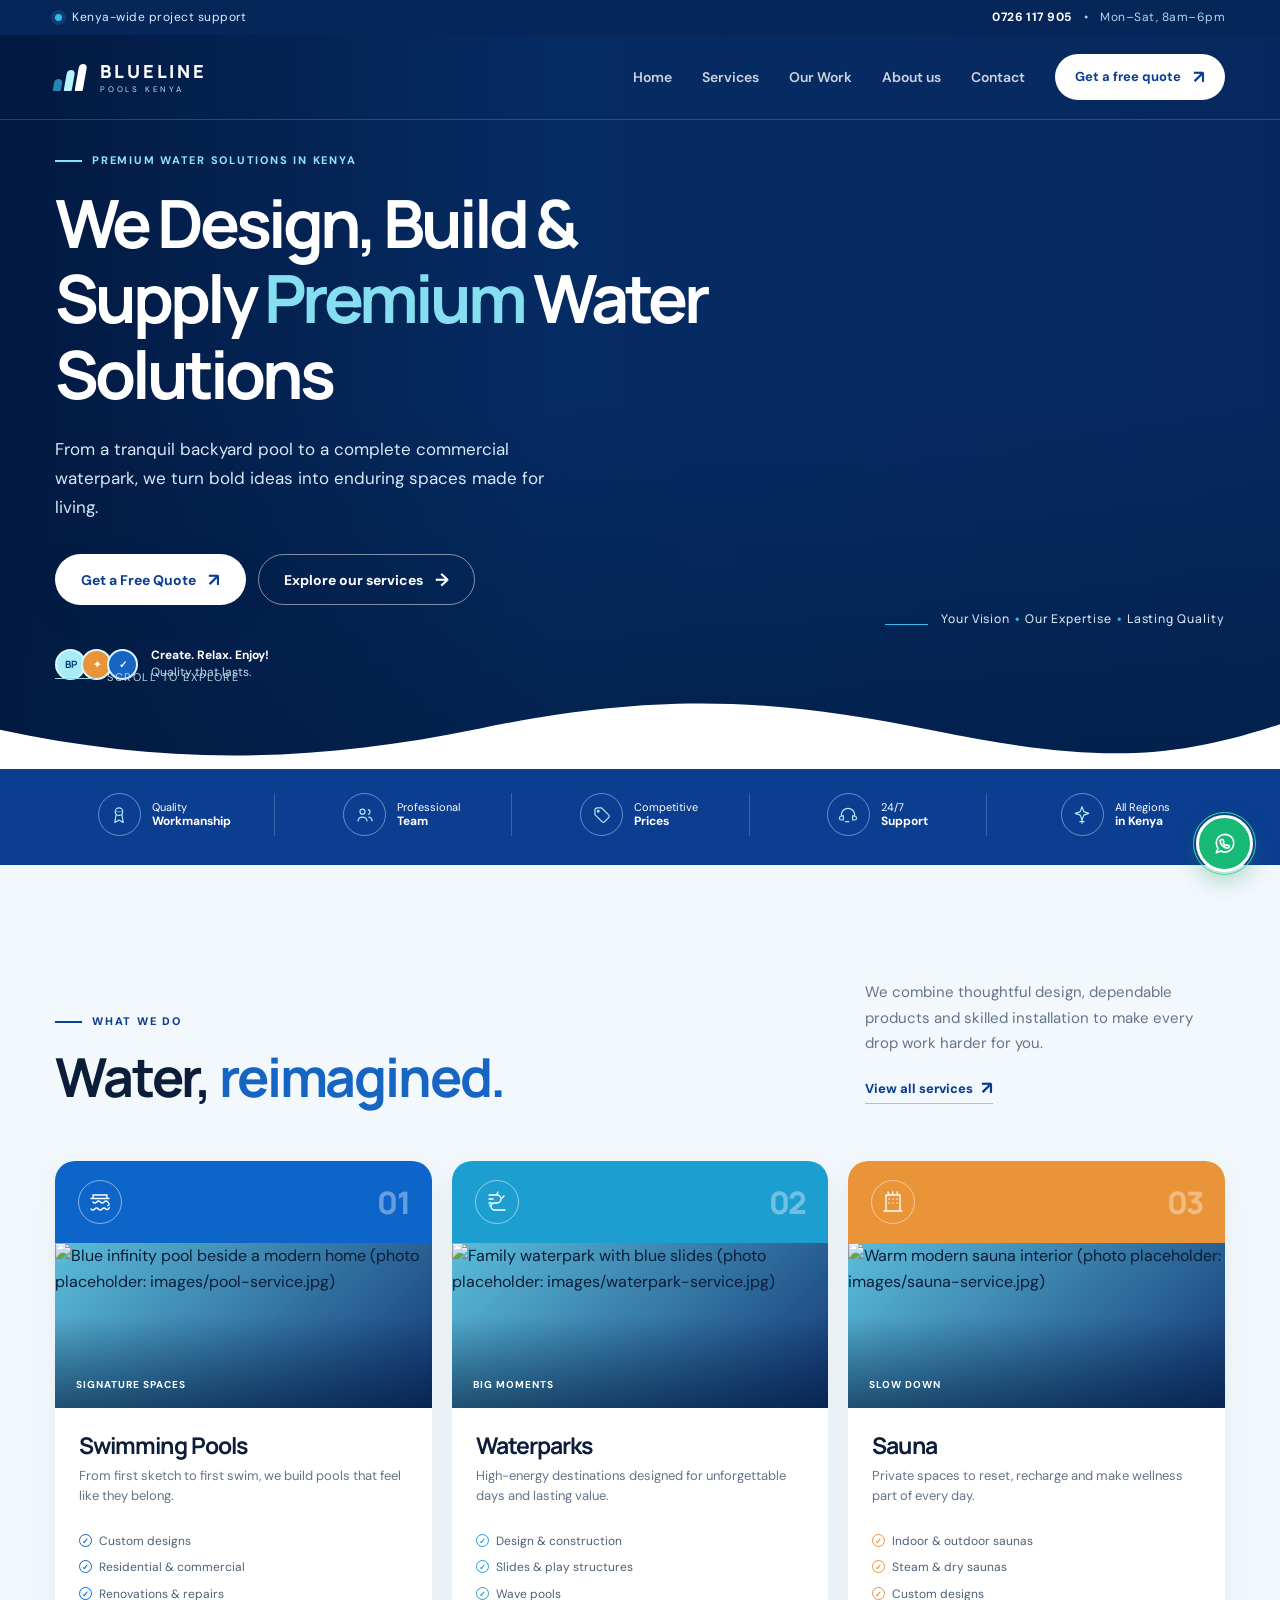
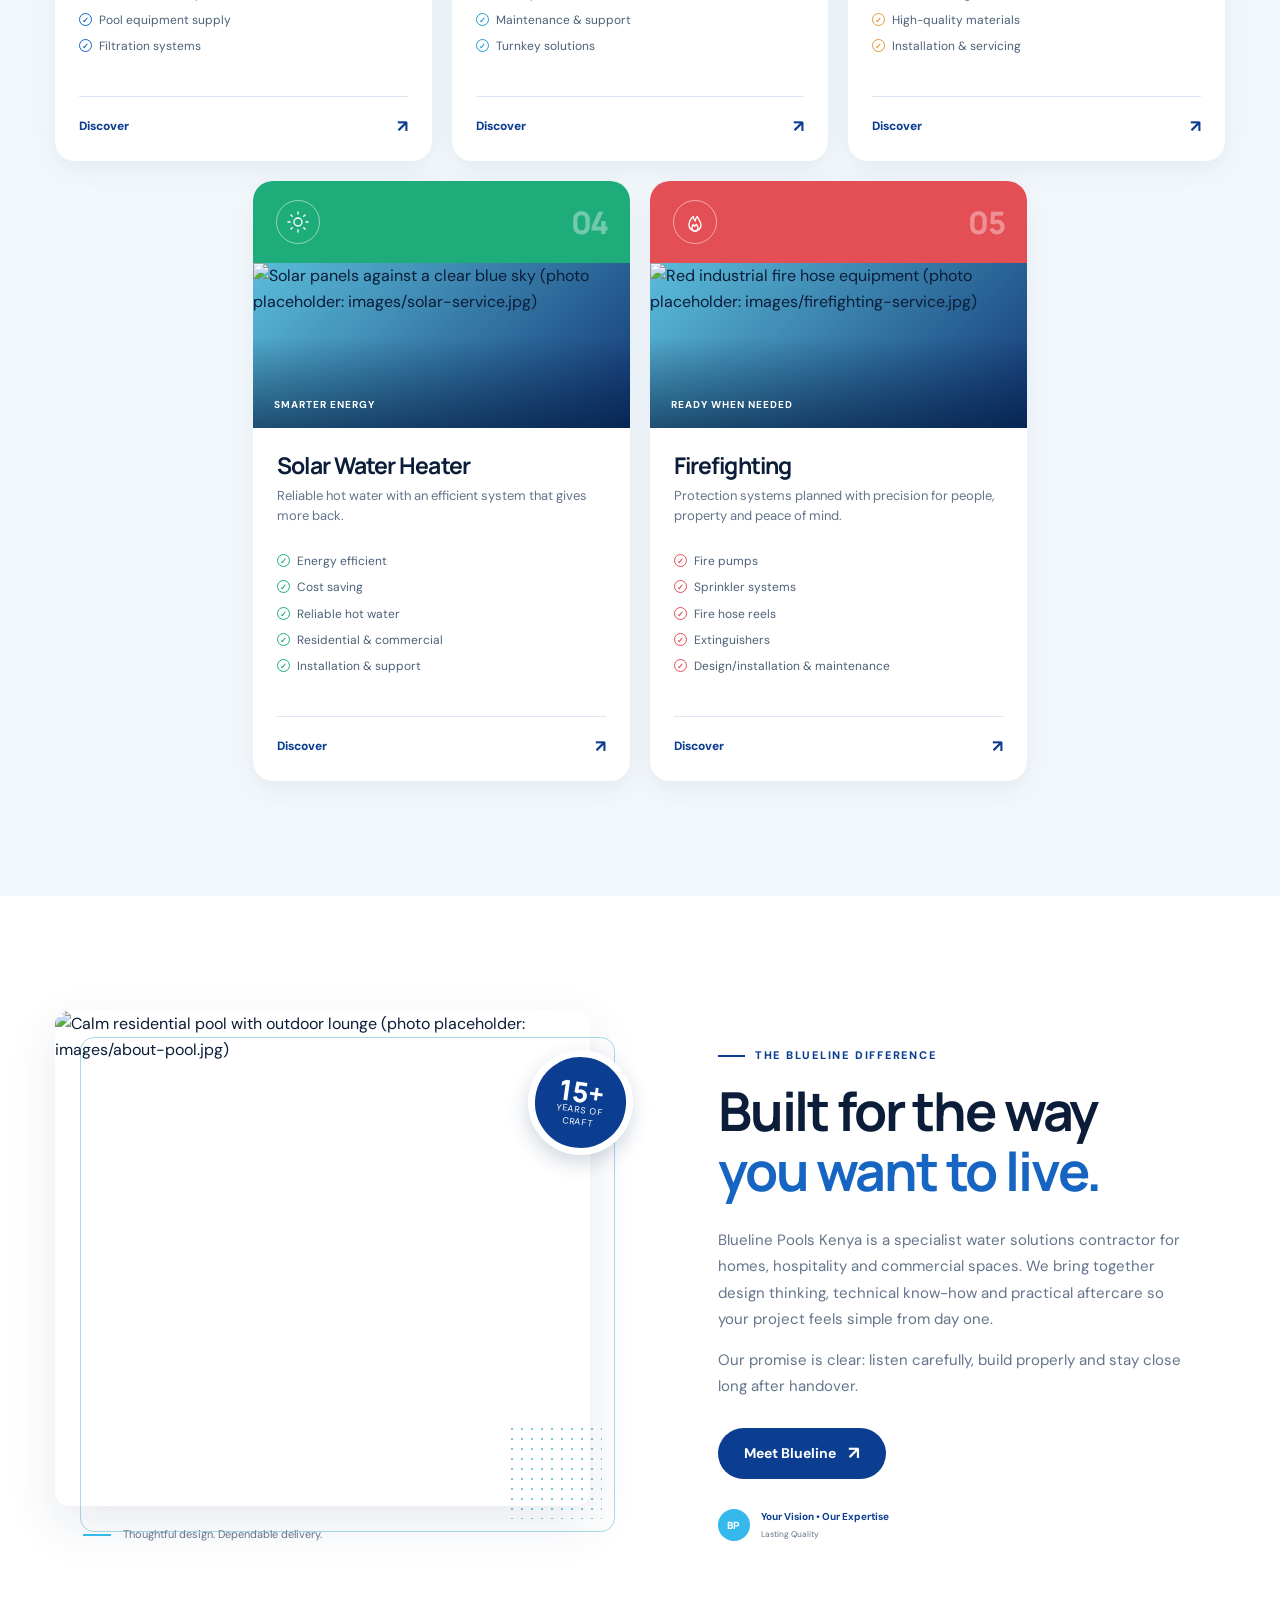
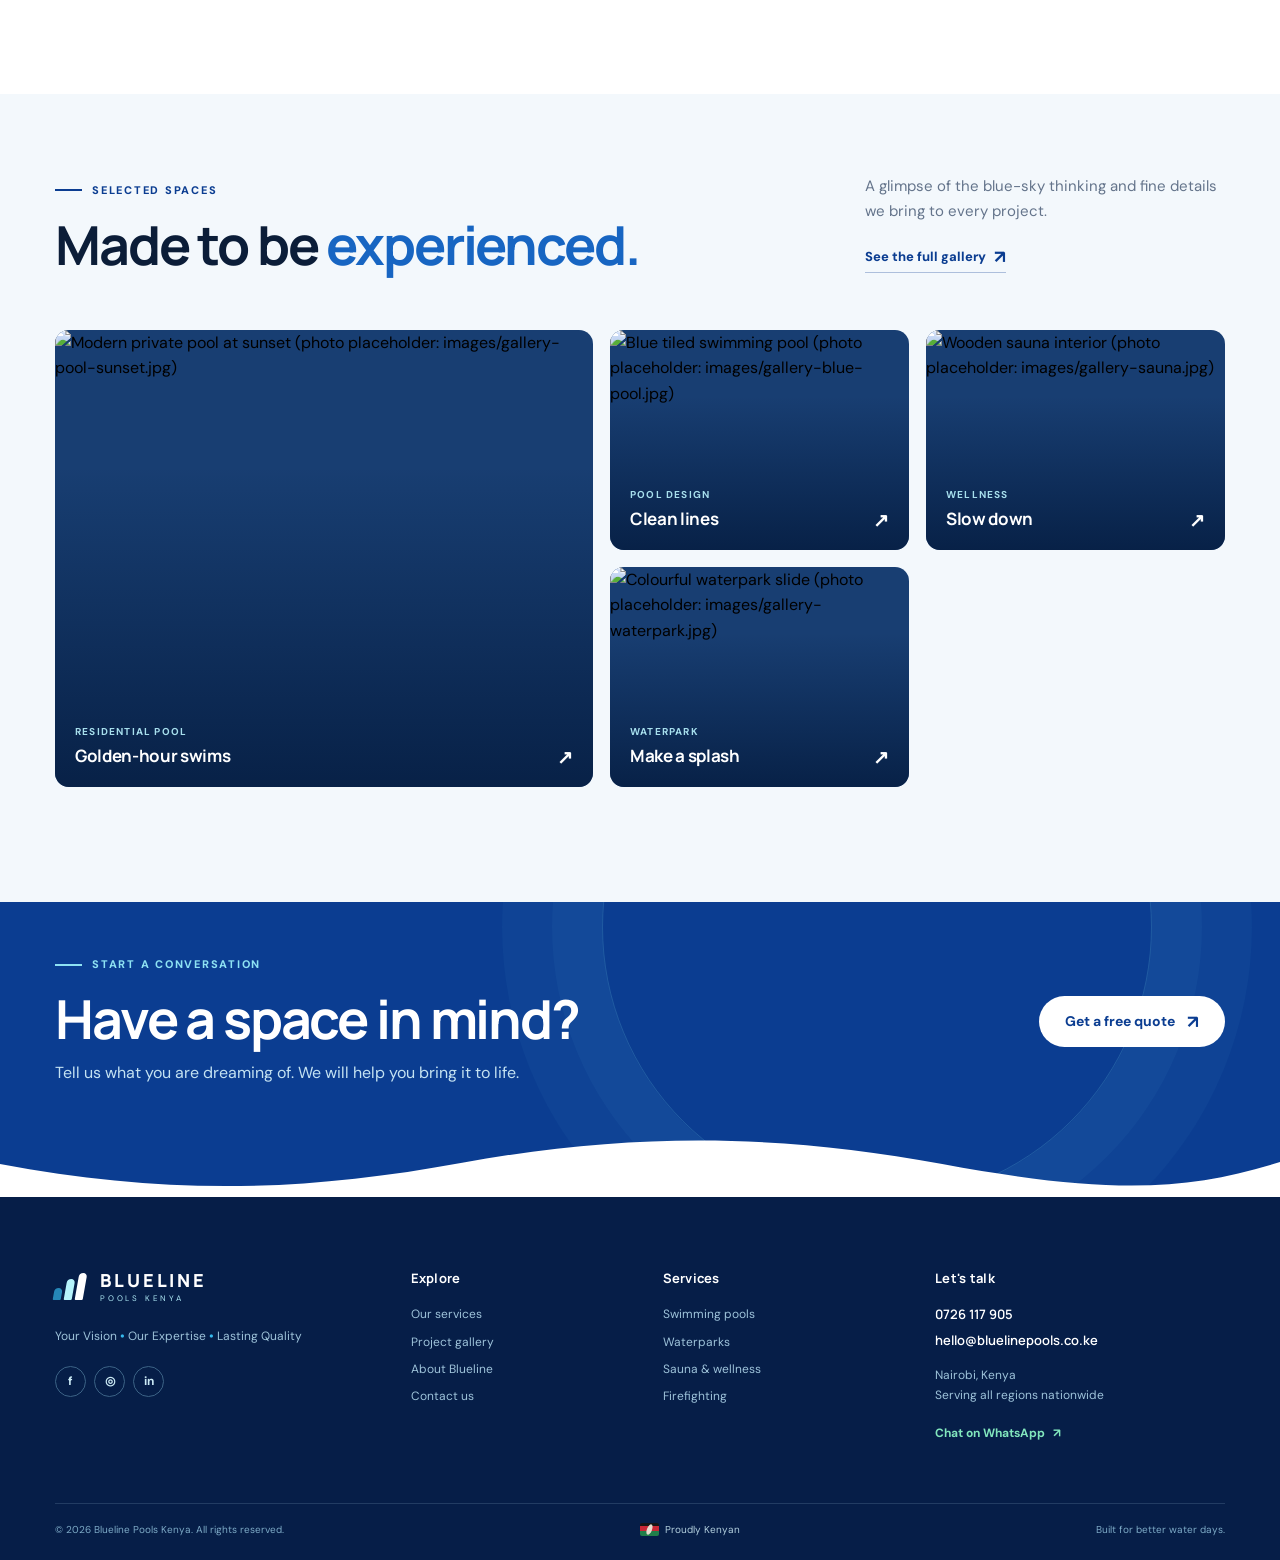
==== index.html @ 1292b66c "Build Blueline Pools Kenya marketing website Co-authored-by: arena-agent <297053741+arena-agent@user" ====
<!doctype html>
<html lang="en">
<head>
  <meta charset="utf-8">
  <meta name="viewport" content="width=device-width, initial-scale=1">
  <meta name="description" content="Blueline Pools Kenya designs, builds and supplies premium swimming pools, waterparks, saunas, solar water heaters and firefighting systems across Kenya.">
  <title>Blueline Pools Kenya | Premium Water Solutions</title>
  <link rel="preconnect" href="https://fonts.googleapis.com">
  <link rel="preconnect" href="https://fonts.gstatic.com" crossorigin>
  <link href="https://fonts.googleapis.com/css2?family=DM+Sans:wght@400;500;600;700&family=Manrope:wght@600;700;800&display=swap" rel="stylesheet">
  <link rel="stylesheet" href="style.css">
</head>
<body data-page="home">
  <a class="skip-link" href="#main-content">Skip to content</a>

  <div class="topline">
    <div class="container topline-inner">
      <p><span class="pulse-dot"></span> Kenya-wide project support</p>
      <div class="topline-links"><a href="tel:+254726117905">0726 117 905</a><span>•</span><span>Mon–Sat, 8am–6pm</span></div>
    </div>
  </div>

  <header class="site-header" id="site-header">
    <div class="container nav-wrap">
      <a class="brand" href="index.html" aria-label="Blueline Pools Kenya home">
        <span class="brand-mark" aria-hidden="true"><span></span><span></span><span></span></span>
        <span class="brand-wordmark"><strong>BLUELINE</strong><small>POOLS KENYA</small></span>
      </a>
      <button class="nav-toggle" type="button" aria-expanded="false" aria-controls="primary-nav" aria-label="Open navigation menu"><span></span><span></span><span></span></button>
      <nav class="primary-nav" id="primary-nav" aria-label="Primary navigation">
        <a class="nav-link active" href="index.html">Home</a>
        <a class="nav-link" href="services.html">Services</a>
        <a class="nav-link" href="gallery.html">Our Work</a>
        <a class="nav-link" href="about.html">About us</a>
        <a class="nav-link" href="contact.html">Contact</a>
        <a class="nav-cta" href="contact.html#quote-form">Get a free quote <span>↗</span></a>
      </nav>
    </div>
  </header>

  <main id="main-content">
    <!-- Swap the CSS hero background for images/pool-hero.jpg when the real project photo is available. -->
    <section class="hero hero-home" aria-labelledby="hero-title">
      <div class="hero-backdrop"></div>
      <div class="container hero-content">
        <div class="hero-copy reveal">
          <p class="eyebrow light"><span></span> Premium water solutions in Kenya</p>
          <h1 id="hero-title">We Design, Build &amp; Supply <em>Premium</em> Water Solutions</h1>
          <p class="hero-intro">From a tranquil backyard pool to a complete commercial waterpark, we turn bold ideas into enduring spaces made for living.</p>
          <div class="hero-actions">
            <a class="button button-primary" href="contact.html#quote-form">Get a Free Quote <span>↗</span></a>
            <a class="button button-ghost" href="services.html">Explore our services <span>→</span></a>
          </div>
          <div class="hero-proof"><div class="avatar-stack" aria-hidden="true"><span>BP</span><span>✦</span><span>✓</span></div><span><strong>Create. Relax. Enjoy!</strong><br>Quality that lasts.</span></div>
        </div>
        <div class="hero-note reveal delay-2" aria-label="Company tagline">
          <span class="note-line"></span>
          <p>Your Vision <b>•</b> Our Expertise <b>•</b> Lasting Quality</p>
        </div>
      </div>
      <div class="hero-scroll"><span class="scroll-line"></span><span>Scroll to explore</span></div>
      <div class="wave-divider wave-divider-light" aria-hidden="true"><svg viewBox="0 0 1440 120" preserveAspectRatio="none"><path d="M0,64 C180,112 345,112 540,62 C735,12 865,18 1050,65 C1235,112 1320,105 1440,56 L1440,120 L0,120 Z"></path></svg></div>
    </section>

    <section class="trust-strip" aria-label="Why clients choose Blueline Pools Kenya">
      <div class="container trust-grid">
        <div class="trust-item"><span class="trust-icon"><svg><use href="#icon-award"></use></svg></span><span>Quality<br><strong>Workmanship</strong></span></div>
        <div class="trust-item"><span class="trust-icon"><svg><use href="#icon-users"></use></svg></span><span>Professional<br><strong>Team</strong></span></div>
        <div class="trust-item"><span class="trust-icon"><svg><use href="#icon-tag"></use></svg></span><span>Competitive<br><strong>Prices</strong></span></div>
        <div class="trust-item"><span class="trust-icon"><svg><use href="#icon-support"></use></svg></span><span>24/7<br><strong>Support</strong></span></div>
        <div class="trust-item"><span class="trust-icon"><svg><use href="#icon-kenya"></use></svg></span><span>All Regions<br><strong>in Kenya</strong></span></div>
      </div>
    </section>

    <section class="section services-section" id="services" aria-labelledby="services-title">
      <div class="container">
        <div class="section-heading split-heading reveal">
          <div><p class="eyebrow"><span></span> What we do</p><h2 id="services-title">Water, <em>reimagined.</em></h2></div>
          <div class="heading-aside"><p>We combine thoughtful design, dependable products and skilled installation to make every drop work harder for you.</p><a class="text-link" href="services.html">View all services <span>↗</span></a></div>
        </div>
        <div class="services-grid">
          <article class="service-card service-pool reveal">
            <div class="service-top"><span class="service-icon"><svg><use href="#icon-pool"></use></svg></span><span class="service-number">01</span></div>
            <div class="service-photo"><img src="https://images.unsplash.com/photo-1600607687920-4e2a09cf159d?auto=format&amp;fit=crop&amp;w=1000&amp;q=85" alt="Blue infinity pool beside a modern home" data-placeholder="images/pool-service.jpg" loading="lazy"><span class="photo-label">Signature spaces</span></div>
            <div class="service-body"><h3>Swimming Pools</h3><p>From first sketch to first swim, we build pools that feel like they belong.</p><ul class="check-list"><li>Custom designs</li><li>Residential &amp; commercial</li><li>Renovations &amp; repairs</li><li>Pool equipment supply</li><li>Filtration systems</li></ul><a href="services.html#swimming-pools" class="card-link" aria-label="Learn more about Swimming Pools">Discover <span>↗</span></a></div>
          </article>
          <article class="service-card service-waterpark reveal delay-1">
            <div class="service-top"><span class="service-icon"><svg><use href="#icon-waterpark"></use></svg></span><span class="service-number">02</span></div>
            <div class="service-photo"><img src="https://images.unsplash.com/photo-1560089000-7433a4ebbd64?auto=format&amp;fit=crop&amp;w=1000&amp;q=85" alt="Family waterpark with blue slides" data-placeholder="images/waterpark-service.jpg" loading="lazy"><span class="photo-label">Big moments</span></div>
            <div class="service-body"><h3>Waterparks</h3><p>High-energy destinations designed for unforgettable days and lasting value.</p><ul class="check-list"><li>Design &amp; construction</li><li>Slides &amp; play structures</li><li>Wave pools</li><li>Maintenance &amp; support</li><li>Turnkey solutions</li></ul><a href="services.html#waterparks" class="card-link" aria-label="Learn more about Waterparks">Discover <span>↗</span></a></div>
          </article>
          <article class="service-card service-sauna reveal delay-2">
            <div class="service-top"><span class="service-icon"><svg><use href="#icon-sauna"></use></svg></span><span class="service-number">03</span></div>
            <div class="service-photo"><img src="https://images.unsplash.com/photo-1540555700478-4be289fbecef?auto=format&amp;fit=crop&amp;w=1000&amp;q=85" alt="Warm modern sauna interior" data-placeholder="images/sauna-service.jpg" loading="lazy"><span class="photo-label">Slow down</span></div>
            <div class="service-body"><h3>Sauna</h3><p>Private spaces to reset, recharge and make wellness part of every day.</p><ul class="check-list"><li>Indoor &amp; outdoor saunas</li><li>Steam &amp; dry saunas</li><li>Custom designs</li><li>High-quality materials</li><li>Installation &amp; servicing</li></ul><a href="services.html#sauna" class="card-link" aria-label="Learn more about Sauna">Discover <span>↗</span></a></div>
          </article>
          <article class="service-card service-solar reveal delay-1">
            <div class="service-top"><span class="service-icon"><svg><use href="#icon-sun"></use></svg></span><span class="service-number">04</span></div>
            <div class="service-photo"><img src="https://images.unsplash.com/photo-1509391366360-2e959784a276?auto=format&amp;fit=crop&amp;w=1000&amp;q=85" alt="Solar panels against a clear blue sky" data-placeholder="images/solar-service.jpg" loading="lazy"><span class="photo-label">Smarter energy</span></div>
            <div class="service-body"><h3>Solar Water Heater</h3><p>Reliable hot water with an efficient system that gives more back.</p><ul class="check-list"><li>Energy efficient</li><li>Cost saving</li><li>Reliable hot water</li><li>Residential &amp; commercial</li><li>Installation &amp; support</li></ul><a href="services.html#solar-water-heater" class="card-link" aria-label="Learn more about Solar Water Heater">Discover <span>↗</span></a></div>
          </article>
          <article class="service-card service-fire reveal delay-2">
            <div class="service-top"><span class="service-icon"><svg><use href="#icon-fire"></use></svg></span><span class="service-number">05</span></div>
            <div class="service-photo"><img src="https://images.unsplash.com/photo-1586864387967-d02ef85d93e8?auto=format&amp;fit=crop&amp;w=1000&amp;q=85" alt="Red industrial fire hose equipment" data-placeholder="images/firefighting-service.jpg" loading="lazy"><span class="photo-label">Ready when needed</span></div>
            <div class="service-body"><h3>Firefighting</h3><p>Protection systems planned with precision for people, property and peace of mind.</p><ul class="check-list"><li>Fire pumps</li><li>Sprinkler systems</li><li>Fire hose reels</li><li>Extinguishers</li><li>Design/installation &amp; maintenance</li></ul><a href="services.html#firefighting" class="card-link" aria-label="Learn more about Firefighting">Discover <span>↗</span></a></div>
          </article>
        </div>
      </div>
    </section>

    <section class="section story-section" id="about" aria-labelledby="story-title">
      <div class="container story-grid">
        <div class="story-media reveal">
          <div class="image-frame"><img src="https://images.unsplash.com/photo-1576013551627-0cc20b96c2a7?auto=format&amp;fit=crop&amp;w=1200&amp;q=85" alt="Calm residential pool with outdoor lounge" data-placeholder="images/about-pool.jpg" loading="lazy"><span class="image-stamp"><strong>15+</strong><small>years of<br>craft</small></span></div>
          <div class="story-caption"><span class="caption-line"></span><span>Thoughtful design. Dependable delivery.</span></div>
        </div>
        <div class="story-copy reveal delay-1"><p class="eyebrow"><span></span> The Blueline difference</p><h2 id="story-title">Built for the way<br><em>you want to live.</em></h2><p>Blueline Pools Kenya is a specialist water solutions contractor for homes, hospitality and commercial spaces. We bring together design thinking, technical know-how and practical aftercare so your project feels simple from day one.</p><p>Our promise is clear: listen carefully, build properly and stay close long after handover.</p><a class="button button-dark" href="about.html">Meet Blueline <span>↗</span></a><div class="mini-signature"><span class="signature-mark">BP</span><span><strong>Your Vision • Our Expertise</strong><small>Lasting Quality</small></span></div></div>
      </div>
    </section>

    <section class="section gallery-section" id="gallery" aria-labelledby="gallery-title">
      <div class="container">
        <div class="section-heading split-heading reveal"><div><p class="eyebrow"><span></span> Selected spaces</p><h2 id="gallery-title">Made to be <em>experienced.</em></h2></div><div class="heading-aside"><p>A glimpse of the blue-sky thinking and fine details we bring to every project.</p><a class="text-link" href="gallery.html">See the full gallery <span>↗</span></a></div></div>
        <div class="gallery-grid gallery-preview">
          <button class="gallery-tile tile-wide reveal" type="button" data-lightbox="https://images.unsplash.com/photo-1545324418-cc1a3fa10c00?auto=format&amp;fit=crop&amp;w=1600&amp;q=90" data-caption="A private pool made for golden-hour swims"><img src="https://images.unsplash.com/photo-1545324418-cc1a3fa10c00?auto=format&amp;fit=crop&amp;w=1200&amp;q=85" alt="Modern private pool at sunset" data-placeholder="images/gallery-pool-sunset.jpg" loading="lazy"><span class="tile-overlay"><small>Residential pool</small><strong>Golden-hour swims <b>↗</b></strong></span></button>
          <button class="gallery-tile tile-tall reveal delay-1" type="button" data-lightbox="https://images.unsplash.com/photo-1572331165267-854da2b10ccc?auto=format&amp;fit=crop&amp;w=1400&amp;q=90" data-caption="Clean lines and cool water"><img src="https://images.unsplash.com/photo-1572331165267-854da2b10ccc?auto=format&amp;fit=crop&amp;w=1000&amp;q=85" alt="Blue tiled swimming pool" data-placeholder="images/gallery-blue-pool.jpg" loading="lazy"><span class="tile-overlay"><small>Pool design</small><strong>Clean lines <b>↗</b></strong></span></button>
          <button class="gallery-tile tile-small reveal delay-2" type="button" data-lightbox="https://images.unsplash.com/photo-1540555700478-4be289fbecef?auto=format&amp;fit=crop&amp;w=1400&amp;q=90" data-caption="A considered space to slow down"><img src="https://images.unsplash.com/photo-1540555700478-4be289fbecef?auto=format&amp;fit=crop&amp;w=1000&amp;q=85" alt="Wooden sauna interior" data-placeholder="images/gallery-sauna.jpg" loading="lazy"><span class="tile-overlay"><small>Wellness</small><strong>Slow down <b>↗</b></strong></span></button>
          <button class="gallery-tile tile-small reveal delay-3" type="button" data-lightbox="https://images.unsplash.com/photo-1560089000-7433a4ebbd64?auto=format&amp;fit=crop&amp;w=1400&amp;q=90" data-caption="Playful water, brilliantly engineered"><img src="https://images.unsplash.com/photo-1560089000-7433a4ebbd64?auto=format&amp;fit=crop&amp;w=1000&amp;q=85" alt="Colourful waterpark slide" data-placeholder="images/gallery-waterpark.jpg" loading="lazy"><span class="tile-overlay"><small>Waterpark</small><strong>Make a splash <b>↗</b></strong></span></button>
        </div>
      </div>
    </section>

    <section class="cta-section" aria-labelledby="cta-title">
      <div class="cta-glow"></div><div class="container cta-inner reveal"><div><p class="eyebrow light"><span></span> Start a conversation</p><h2 id="cta-title">Have a space in mind?</h2><p>Tell us what you are dreaming of. We will help you bring it to life.</p></div><a href="contact.html#quote-form" class="button button-light">Get a free quote <span>↗</span></a></div>
      <div class="wave-divider wave-divider-dark" aria-hidden="true"><svg viewBox="0 0 1440 100" preserveAspectRatio="none"><path d="M0,50 C180,95 330,95 520,48 C710,2 875,4 1060,50 C1245,96 1335,92 1440,47 L1440,100 L0,100 Z"></path></svg></div>
    </section>
  </main>

  <footer class="site-footer">
    <div class="container footer-main">
      <div class="footer-brand"><a class="brand brand-light" href="index.html" aria-label="Blueline Pools Kenya home"><span class="brand-mark" aria-hidden="true"><span></span><span></span><span></span></span><span class="brand-wordmark"><strong>BLUELINE</strong><small>POOLS KENYA</small></span></a><p>Your Vision <b>•</b> Our Expertise <b>•</b> Lasting Quality</p><div class="social-links"><a href="https://www.facebook.com/" aria-label="Blueline Pools Kenya on Facebook">f</a><a href="https://www.instagram.com/" aria-label="Blueline Pools Kenya on Instagram">◎</a><a href="https://www.linkedin.com/" aria-label="Blueline Pools Kenya on LinkedIn">in</a></div></div>
      <div class="footer-column"><h3>Explore</h3><a href="services.html">Our services</a><a href="gallery.html">Project gallery</a><a href="about.html">About Blueline</a><a href="contact.html">Contact us</a></div>
      <div class="footer-column"><h3>Services</h3><a href="services.html#swimming-pools">Swimming pools</a><a href="services.html#waterparks">Waterparks</a><a href="services.html#sauna">Sauna &amp; wellness</a><a href="services.html#firefighting">Firefighting</a></div>
      <div class="footer-column footer-contact"><h3>Let's talk</h3><a href="tel:+254726117905">0726 117 905</a><a href="mailto:hello@bluelinepools.co.ke">hello@bluelinepools.co.ke</a><p>Nairobi, Kenya<br>Serving all regions nationwide</p><a class="whatsapp-text" href="https://wa.me/254726117905">Chat on WhatsApp <span>↗</span></a></div>
    </div>
    <div class="container footer-bottom"><span>© <span class="current-year">2026</span> Blueline Pools Kenya. All rights reserved.</span><span class="kenya-badge"><span class="kenya-flag" aria-hidden="true"></span> Proudly Kenyan</span><span>Built for better water days.</span></div>
  </footer>

  <a class="whatsapp-float" href="https://wa.me/254726117905" target="_blank" rel="noopener" aria-label="Chat with Blueline Pools Kenya on WhatsApp"><span class="wa-ring"></span><svg aria-hidden="true"><use href="#icon-whatsapp"></use></svg></a>
  <button class="back-to-top" type="button" aria-label="Back to top">↑</button>

  <div class="lightbox" role="dialog" aria-modal="true" aria-label="Project image viewer" aria-hidden="true">
    <button class="lightbox-close" type="button" aria-label="Close image viewer">×</button><button class="lightbox-prev" type="button" aria-label="Previous image">‹</button><figure><img src="" alt=""><figcaption></figcaption></figure><button class="lightbox-next" type="button" aria-label="Next image">›</button><div class="lightbox-count"></div>
  </div>

  <!-- Reusable line icons. Keeping them inline avoids a dependency on an icon library. -->
  <svg class="icon-sprite" aria-hidden="true" focusable="false"><defs>
    <symbol id="icon-award" viewBox="0 0 24 24"><circle cx="12" cy="8" r="4.5"></circle><path d="M8.5 11.5 7 21l5-3 5 3-1.5-9.5M9.5 8h.01M12 8h.01M14.5 8h.01"></path></symbol>
    <symbol id="icon-users" viewBox="0 0 24 24"><circle cx="9" cy="8" r="3"></circle><path d="M3.5 19c.5-3 2.3-4.5 5.5-4.5s5 1.5 5.5 4.5M16 5.5a3 3 0 0 1 0 5.7M16.5 14.5c2.5.2 3.8 1.7 4 4.5"></path></symbol>
    <symbol id="icon-tag" viewBox="0 0 24 24"><path d="M3.5 6.5v5l8.7 8.7a1.8 1.8 0 0 0 2.6 0l5.4-5.4a1.8 1.8 0 0 0 0-2.6L11.5 3.5h-5a3 3 0 0 0-3 3Z"></path><circle cx="7.5" cy="7.5" r="1"></circle></symbol>
    <symbol id="icon-support" viewBox="0 0 24 24"><path d="M4 13v-1a8 8 0 0 1 16 0v1M4 13h2.5v5H4a2 2 0 0 1 0-4.5M20 13h-2.5v5H20a2 2 0 0 0 0-4.5M9 20h4"></path></symbol>
    <symbol id="icon-kenya" viewBox="0 0 24 24"><path d="m12 2 2.1 5.9L20 10l-5.9 2.1L12 18l-2.1-5.9L4 10l5.9-2.1L12 2Z"></path><path d="M12 18v4M9.5 20h5"></path></symbol>
    <symbol id="icon-pool" viewBox="0 0 24 24"><path d="M3 8.5h18M5 8.5V5h14v3.5M5 12c1.2 1.4 2.5 1.4 3.7 0 1.2-1.4 2.5-1.4 3.7 0 1.2 1.4 2.5 1.4 3.7 0 1.2-1.4 2.5-1.4 3.7 0 1.2 1.4 2.5 2.5 0 3.7-1.4 3.7-1.4 5.1 0"></path><path d="M3 19c1.2 1.4 2.5 1.4 3.7 0 1.2-1.4 2.5-1.4 3.7 0 1.2 1.4 2.5 1.4 3.7 0 1.2-1.4 2.5-1.4 3.7 0 1.2 1.4 2.5 0 3.7-1.4 3.7-1.4"></path></symbol>
    <symbol id="icon-waterpark" viewBox="0 0 24 24"><path d="M4 5h8a4 4 0 0 1 4 4 4 4 0 0 1-4 4H9.5A3.5 3.5 0 0 0 6 16.5 3.5 3.5 0 0 0 9.5 20H20"></path><path d="M4 9h4M4 13h3M5 16v-1M12 4l1-2M17 8l2-2"></path></symbol>
    <symbol id="icon-sauna" viewBox="0 0 24 24"><path d="M5 21V5h14v16M3 21h18M8 9h.01M12 9h.01M16 9h.01M8 13h.01M12 13h.01M16 13h.01"></path><path d="M7 2c0 1 .7 1.4.7 2.3M11.5 2c0 1 .7 1.4.7 2.3M16 2c0 1 .7 1.4.7 2.3"></path></symbol>
    <symbol id="icon-sun" viewBox="0 0 24 24"><circle cx="12" cy="12" r="4"></circle><path d="M12 2v2M12 20v2M4.9 4.9l1.4 1.4M17.7 17.7l1.4 1.4M2 12h2M20 12h2M4.9 19.1l1.4-1.4M17.7 6.3l1.4-1.4"></path></symbol>
    <symbol id="icon-fire" viewBox="0 0 24 24"><path d="M12 21a6 6 0 0 0 6-6c0-3.5-2.5-5.2-3.7-8.5-1.6 1.4-2 3-2 4.5-1.2-.8-2.2-2.2-2.1-4.5-2.6 2.2-4.2 4.8-4.2 8.5a6 6 0 0 0 6 6Z"></path><path d="M12 21a3 3 0 0 0 3-3c0-1.6-.9-2.5-1.8-3.7-.4 1-.9 1.6-1.8 2.1-.2-.8-.7-1.4-1.1-1.9-.8 1-1.3 2-1.3 3.5a3 3 0 0 0 3 3Z"></path></symbol>
    <symbol id="icon-whatsapp" viewBox="0 0 24 24"><path d="M20 11.4a8 8 0 0 1-11.8 7L4 20l1.6-4.1A8 8 0 1 1 20 11.4Z"></path><path d="M8.5 8.2c.2-.4.4-.4.7-.4h.5c.2 0 .4.1.5.4l.7 1.7c.1.2 0 .4-.1.6l-.5.6c.7 1.2 1.4 1.9 2.6 2.5l.6-.6c.2-.2.4-.2.6-.1l1.7.8c.2.1.3.3.2.5-.1.8-.7 1.5-1.5 1.6-1.3.2-3.3-.8-4.7-2.1-1.5-1.4-2.5-3.3-2.4-4.7.1-.4.3-.6.6-.8Z"></path></symbol>
  </defs></svg>
  <script src="script.js"></script>
</body>
</html>
---- style.css ----
/* =========================================================
   Blueline Pools Kenya — visual system
   Replace remote image URLs in the HTML with files in /images
   (for example, images/pool-hero.jpg) when real project photos
   are available. The image cards keep a gradient fallback.
   ========================================================= */
:root {
  --navy: #082c68;
  --blue: #0b3d91;
  --blue-2: #1765c2;
  --sky: #35b9ec;
  --cyan: #a8edf6;
  --ink: #0b1d38;
  --muted: #64748b;
  --line: #dbe7f3;
  --soft: #f3f8fc;
  --white: #fff;
  --pool: #0d65c9;
  --waterpark: #1c9ed0;
  --orange: #e99438;
  --green: #1eac7a;
  --red: #e44f55;
  --radius: 20px;
  --shadow: 0 18px 50px rgba(15, 51, 94, .10);
  --shadow-hover: 0 22px 60px rgba(11, 61, 145, .19);
  --heading: 'Manrope', sans-serif;
  --body: 'DM Sans', sans-serif;
}

*, *::before, *::after { box-sizing: border-box; }
html { scroll-behavior: smooth; }
body { margin: 0; color: var(--ink); background: var(--white); font-family: var(--body); font-size: 16px; line-height: 1.6; overflow-x: hidden; }
body.menu-open { overflow: hidden; }
img { display: block; max-width: 100%; }
a { color: inherit; text-decoration: none; }
button, input, select, textarea { font: inherit; }
button { cursor: pointer; }
.container { width: min(1170px, calc(100% - 80px)); margin: 0 auto; }
.icon-sprite { position: absolute; width: 0; height: 0; overflow: hidden; }
.skip-link { position: fixed; left: 1rem; top: -80px; z-index: 100; color: white; background: var(--blue); padding: .6rem 1rem; border-radius: 0 0 8px 8px; transition: top .2s; }
.skip-link:focus { top: 0; }

/* Header */
.topline { color: #d7efff; background: #06265a; font-size: 12px; letter-spacing: .04em; }
.topline-inner { min-height: 35px; display: flex; align-items: center; justify-content: space-between; }
.topline p { margin: 0; }
.pulse-dot { display: inline-block; width: 7px; height: 7px; margin-right: 7px; background: var(--sky); border-radius: 50%; box-shadow: 0 0 0 4px rgba(53,185,236,.15); }
.topline-links { display: flex; gap: 12px; color: #b4d5ed; }
.topline-links a { color: white; font-weight: 700; }
.site-header { position: absolute; z-index: 20; width: 100%; color: white; border-bottom: 1px solid rgba(255,255,255,.17); transition: background .3s, box-shadow .3s, position .3s; }
.site-header.scrolled { position: fixed; top: 0; background: rgba(5, 37, 88, .96); box-shadow: 0 8px 30px rgba(4, 26, 60, .2); backdrop-filter: blur(12px); }
.nav-wrap { display: flex; min-height: 84px; align-items: center; justify-content: space-between; }
.brand { display: inline-flex; align-items: center; gap: 10px; color: white; flex-shrink: 0; }
.brand-mark { position: relative; display: inline-flex; width: 35px; height: 27px; align-items: flex-end; gap: 3px; transform: skew(-10deg); }
.brand-mark span { display: block; width: 8px; border-radius: 8px 8px 2px 2px; background: var(--sky); }
.brand-mark span:nth-child(1) { height: 12px; opacity: .68; }
.brand-mark span:nth-child(2) { height: 21px; background: #b6f4fb; }
.brand-mark span:nth-child(3) { height: 27px; background: var(--white); }
.brand-wordmark { display: flex; flex-direction: column; line-height: 1; letter-spacing: .08em; }
.brand-wordmark strong { font: 800 18px/1 var(--heading); letter-spacing: .16em; }
.brand-wordmark small { margin-top: 5px; font-size: 8px; letter-spacing: .35em; color: #aee8f5; }
.primary-nav { display: flex; align-items: center; gap: 30px; }
.nav-link { position: relative; color: rgba(255,255,255,.8); font-size: 14px; font-weight: 600; transition: color .2s; }
.nav-link::after { position: absolute; right: 0; bottom: -10px; left: 0; height: 2px; content: ''; background: var(--sky); transform: scaleX(0); transition: transform .2s; }
.nav-link:hover, .nav-link.active { color: white; }
.nav-link:hover::after, .nav-link.active::after { transform: scaleX(1); }
.nav-cta, .button { display: inline-flex; align-items: center; justify-content: center; gap: 12px; border: 1px solid transparent; border-radius: 50px; font-weight: 700; transition: transform .25s, background .25s, box-shadow .25s, color .25s; }
.nav-cta { padding: 12px 19px; color: var(--blue); background: white; font-size: 13px; }
.nav-cta:hover { color: white; background: var(--sky); transform: translateY(-2px); box-shadow: 0 8px 20px rgba(0,0,0,.15); }
.nav-cta span, .button span { font-size: 18px; line-height: 0; }
.nav-toggle { display: none; width: 45px; height: 45px; border: 1px solid rgba(255,255,255,.35); border-radius: 50%; background: transparent; padding: 12px 11px; }
.nav-toggle span { display: block; height: 1.5px; margin: 4px 0; background: white; transition: transform .2s, opacity .2s; }

/* Type, buttons and generic sections */
.section { padding: 115px 0; }
.eyebrow { display: flex; align-items: center; gap: 10px; margin: 0 0 18px; color: var(--blue); font-size: 11px; font-weight: 800; letter-spacing: .16em; line-height: 1.2; text-transform: uppercase; }
.eyebrow span { display: inline-block; width: 27px; height: 2px; background: currentColor; }
.eyebrow.light { color: #8ee2f3; }
.eyebrow.light span { background: currentColor; }
h1, h2, h3, p { margin-top: 0; }
h1, h2, h3 { font-family: var(--heading); line-height: 1.13; letter-spacing: -.04em; }
h2 { margin-bottom: 0; font-size: clamp(38px, 4.2vw, 58px); }
h2 em, h1 em { color: var(--blue-2); font-style: normal; }
.section-heading { margin-bottom: 54px; }
.split-heading { display: grid; grid-template-columns: 1fr 360px; gap: 60px; align-items: end; }
.heading-aside { padding-bottom: 3px; }
.heading-aside p { margin: 0 0 18px; color: var(--muted); font-size: 15px; line-height: 1.7; }
.text-link { display: inline-flex; align-items: center; gap: 8px; color: var(--blue); font-size: 13px; font-weight: 800; border-bottom: 1px solid rgba(11,61,145,.3); padding-bottom: 4px; }
.text-link span { font-size: 18px; line-height: .5; transition: transform .2s; }
.text-link:hover span { transform: translate(3px,-3px); }
.button { min-height: 51px; padding: 0 25px; font-size: 14px; }
.button-primary { color: var(--blue); background: white; box-shadow: 0 10px 24px rgba(5, 34, 84, .22); }
.button-primary:hover { color: white; background: var(--sky); transform: translateY(-3px); box-shadow: 0 14px 30px rgba(2,31,78,.32); }
.button-ghost { color: white; border-color: rgba(255,255,255,.5); }
.button-ghost:hover { border-color: white; background: rgba(255,255,255,.12); transform: translateY(-3px); }
.button-dark { color: white; background: var(--blue); }
.button-dark:hover { background: var(--navy); transform: translateY(-3px); box-shadow: 0 10px 25px rgba(11,61,145,.25); }
.button-light { color: var(--blue); background: white; }
.button-light:hover { color: var(--navy); transform: translateY(-3px); box-shadow: 0 10px 24px rgba(0,0,0,.18); }

/* Hero */
.hero { position: relative; min-height: 735px; overflow: hidden; color: white; background: var(--navy); }
.hero-backdrop { position: absolute; inset: 0; background: linear-gradient(90deg, rgba(2,24,62,.94) 0%, rgba(4,43,97,.69) 43%, rgba(1,23,55,.18) 100%), url('https://images.unsplash.com/photo-1600607687920-4e2a09cf159d?auto=format&fit=crop&w=2200&q=90') center/cover; }
.hero-backdrop::before { position: absolute; inset: 0; content: ''; background: linear-gradient(0deg, rgba(2, 28, 66, .65), transparent 50%); }
.hero-content { position: relative; z-index: 1; min-height: 700px; display: flex; align-items: center; padding-top: 65px; }
.hero-copy { width: min(680px, 100%); }
.hero h1 { max-width: 690px; margin: 0 0 24px; color: white; font-size: clamp(43px, 5.2vw, 73px); letter-spacing: -.06em; }
.hero h1 em { color: #86dff0; }
.hero-intro { max-width: 510px; margin: 0 0 33px; color: #d7e9f8; font-size: 17px; line-height: 1.7; }
.hero-actions { display: flex; flex-wrap: wrap; gap: 12px; }
.hero-proof { display: flex; align-items: center; gap: 13px; margin-top: 42px; color: #c0d9ed; font-size: 12px; line-height: 1.4; }
.hero-proof strong { color: white; }
.avatar-stack { display: flex; }
.avatar-stack span { display: grid; width: 31px; height: 31px; margin-left: -5px; place-items: center; color: white; background: var(--blue-2); border: 2px solid #d8f6fb; border-radius: 50%; font: 700 10px var(--heading); }
.avatar-stack span:first-child { margin-left: 0; color: #073476; background: var(--cyan); }
.avatar-stack span:nth-child(2) { background: var(--orange); }
.hero-note { position: absolute; right: 1px; bottom: 96px; display: flex; align-items: center; gap: 13px; color: #d1e3f3; font: 500 12px var(--heading); letter-spacing: .08em; transform: rotate(-90deg) translateX(100%); transform-origin: bottom right; }
.hero-note b { color: var(--sky); }
.note-line { width: 43px; height: 1px; background: var(--sky); }
.hero-scroll { position: absolute; z-index: 2; bottom: 83px; left: max(40px, calc((100% - 1170px) / 2)); display: flex; align-items: center; gap: 12px; color: #bed3e5; font-size: 11px; letter-spacing: .14em; text-transform: uppercase; }
.scroll-line { display: block; width: 40px; height: 1px; background: #8ed7e8; }
.wave-divider { position: absolute; right: 0; bottom: 0; left: 0; z-index: 2; height: 86px; pointer-events: none; }
.wave-divider svg { display: block; width: 100%; height: 100%; }
.wave-divider-light path { fill: var(--white); }
.wave-divider-dark path { fill: var(--white); }

/* Trust badges */
.trust-strip { position: relative; z-index: 3; margin-top: -1px; padding: 24px 0 29px; color: white; background: var(--blue); }
.trust-grid { display: grid; grid-template-columns: repeat(5, 1fr); gap: 18px; }
.trust-item { display: flex; align-items: center; justify-content: center; gap: 11px; border-right: 1px solid rgba(255,255,255,.2); font-size: 11px; line-height: 1.3; }
.trust-item:last-child { border: 0; }
.trust-item strong { color: white; font-size: 12px; }
.trust-icon { display: grid; width: 43px; height: 43px; place-items: center; color: #a8f0f9; border: 1px solid rgba(168,240,249,.5); border-radius: 50%; flex-shrink: 0; }
.trust-icon svg { width: 20px; height: 20px; fill: none; stroke: currentColor; stroke-width: 1.45; stroke-linecap: round; stroke-linejoin: round; }

/* Service cards */
.services-section { background: var(--soft); }
.services-grid { display: grid; grid-template-columns: repeat(12, 1fr); gap: 20px; }
.service-card { position: relative; display: flex; flex-direction: column; grid-column: span 4; overflow: hidden; min-height: 600px; background: white; border-radius: var(--radius); box-shadow: 0 8px 28px rgba(20,64,105,.07); transition: transform .3s, box-shadow .3s; }
.service-card:nth-child(4) { grid-column: 3 / span 4; }
.service-card:nth-child(5) { grid-column: 7 / span 4; }
.service-card:hover { transform: translateY(-8px); box-shadow: var(--shadow-hover); }
.service-top { display: flex; align-items: center; justify-content: space-between; min-height: 82px; padding: 0 23px; color: white; background: var(--service-color); }
.service-icon { display: grid; width: 44px; height: 44px; place-items: center; border: 1px solid rgba(255,255,255,.5); border-radius: 50%; }
.service-icon svg { width: 24px; height: 24px; fill: none; stroke: currentColor; stroke-width: 1.35; stroke-linecap: round; stroke-linejoin: round; }
.service-number { font: 800 31px var(--heading); letter-spacing: -.06em; opacity: .37; }
.service-pool { --service-color: var(--pool); }
.service-waterpark { --service-color: var(--waterpark); }
.service-sauna { --service-color: var(--orange); }
.service-solar { --service-color: var(--green); }
.service-fire { --service-color: var(--red); }
.service-photo { position: relative; height: 165px; overflow: hidden; background: linear-gradient(135deg, #5bbdda, #123774); }
.service-photo::after { position: absolute; inset: 0; content: ''; background: linear-gradient(0deg, rgba(0,23,57,.55), transparent 55%); }
.service-photo img { width: 100%; height: 100%; object-fit: cover; transition: transform .5s; }
.service-card:hover .service-photo img { transform: scale(1.06); }
.photo-label { position: absolute; z-index: 1; bottom: 15px; left: 21px; color: white; font-size: 10px; font-weight: 700; letter-spacing: .1em; text-transform: uppercase; }
.service-body { display: flex; flex: 1; flex-direction: column; padding: 24px 24px 21px; }
.service-body h3 { margin: 0 0 8px; font-size: 23px; }
.service-body p { min-height: 49px; margin-bottom: 17px; color: var(--muted); font-size: 13px; line-height: 1.5; }
.check-list { display: grid; gap: 7px; margin: 0 0 20px; padding: 0; list-style: none; color: #4b6077; font-size: 12px; }
.check-list li { position: relative; padding-left: 20px; }
.check-list li::before { position: absolute; left: 0; top: 2px; display: grid; width: 13px; height: 13px; place-items: center; color: var(--service-color); content: '✓'; border: 1px solid currentColor; border-radius: 50%; font-size: 8px; font-weight: 800; }
.card-link { display: inline-flex; align-items: center; justify-content: space-between; width: 100%; margin-top: auto; padding-top: 16px; border-top: 1px solid var(--line); color: var(--blue); font-size: 12px; font-weight: 800; }
.card-link span { font-size: 17px; transition: transform .2s; }
.card-link:hover span { transform: translate(3px,-3px); }

/* Story */
.story-section { position: relative; }
.story-grid { display: grid; grid-template-columns: 1.05fr .95fr; gap: clamp(50px, 8vw, 115px); align-items: center; }
.story-media { padding: 0 25px 35px 0; }
.image-frame { position: relative; height: 495px; overflow: visible; border-radius: 14px; }
.image-frame::before { position: absolute; top: 26px; right: -25px; bottom: -26px; left: 25px; content: ''; border: 1px solid #a5dbe9; border-radius: 14px; }
.image-frame::after { position: absolute; right: -12px; bottom: -13px; width: 95px; height: 95px; content: ''; background-image: radial-gradient(#79cadb 1.2px, transparent 1.2px); background-size: 10px 10px; z-index: -1; }
.image-frame img { position: relative; z-index: 1; width: 100%; height: 100%; object-fit: cover; border-radius: 14px; box-shadow: var(--shadow); }
.image-stamp { position: absolute; z-index: 2; right: -43px; top: 39px; display: flex; width: 105px; height: 105px; align-items: center; justify-content: center; flex-direction: column; color: white; background: var(--blue); border: 7px solid white; border-radius: 50%; box-shadow: 0 8px 20px rgba(6,45,96,.18); transform: rotate(8deg); }
.image-stamp strong { font: 800 28px var(--heading); line-height: 1; }
.image-stamp small { font-size: 9px; line-height: 1.3; text-align: center; text-transform: uppercase; letter-spacing: .1em; }
.story-caption { position: relative; z-index: 2; display: flex; align-items: center; gap: 12px; margin: 20px 0 0 28px; color: var(--muted); font-size: 11px; }
.caption-line { display: block; width: 28px; height: 2px; background: var(--sky); }
.story-copy h2 { margin-bottom: 25px; }
.story-copy > p:not(.eyebrow) { max-width: 475px; color: var(--muted); font-size: 15px; line-height: 1.75; }
.story-copy .button { margin-top: 13px; }
.mini-signature { display: flex; align-items: center; gap: 11px; margin-top: 30px; color: var(--blue); font-size: 10px; }
.signature-mark { display: grid; width: 32px; height: 32px; place-items: center; color: white; background: var(--sky); border-radius: 50%; font: 800 10px var(--heading); }
.mini-signature strong, .mini-signature small { display: block; }
.mini-signature small { margin-top: 3px; color: var(--muted); }

/* Gallery */
.gallery-section { padding-top: 80px; background: var(--soft); }
.gallery-grid { display: grid; grid-template-columns: 1.8fr 1fr 1fr; grid-template-rows: 220px 220px; gap: 17px; }
.gallery-tile { position: relative; overflow: hidden; min-height: 0; padding: 0; border: 0; border-radius: 14px; background: #183e72; text-align: left; }
.tile-wide { grid-row: span 2; }
.gallery-tile img { width: 100%; height: 100%; object-fit: cover; transition: transform .5s; }
.gallery-tile::after { position: absolute; inset: 0; content: ''; background: linear-gradient(0deg, rgba(3,25,59,.78), transparent 70%); }
.gallery-tile:hover img { transform: scale(1.07); }
.tile-overlay { position: absolute; z-index: 1; right: 20px; bottom: 17px; left: 20px; display: flex; flex-direction: column; color: white; }
.tile-overlay small { margin-bottom: 4px; color: #a7dfed; font-size: 10px; font-weight: 700; letter-spacing: .12em; text-transform: uppercase; }
.tile-overlay strong { display: flex; justify-content: space-between; font: 700 17px var(--heading); letter-spacing: -.02em; }
.tile-overlay b { font-size: 19px; }

/* Call to action */
.cta-section { position: relative; overflow: hidden; color: white; background: var(--blue); }
.cta-inner { position: relative; z-index: 1; display: flex; align-items: center; justify-content: space-between; min-height: 295px; padding-bottom: 55px; }
.cta-inner h2 { margin-bottom: 10px; color: white; }
.cta-inner p:not(.eyebrow) { margin: 0; color: #c4e2f2; }
.cta-glow { position: absolute; top: -250px; right: 10%; width: 550px; height: 550px; border: 1px solid rgba(126,226,239,.18); border-radius: 50%; box-shadow: 0 0 0 50px rgba(126,226,239,.04), 0 0 0 100px rgba(126,226,239,.035); }
.cta-section .wave-divider { height: 66px; }

/* Footer */
.site-footer { color: #c7daeb; background: #061e48; }
.footer-main { display: grid; grid-template-columns: 1.5fr 1fr 1.1fr 1.4fr; gap: 45px; padding: 74px 0 60px; }
.brand-light { color: white; }
.footer-brand > p { margin: 20px 0 20px; color: #9ec3da; font-size: 12px; }
.footer-brand > p b { color: var(--sky); }
.social-links { display: flex; gap: 8px; }
.social-links a { display: grid; width: 31px; height: 31px; place-items: center; color: #ccebf6; border: 1px solid #3c6386; border-radius: 50%; font-size: 12px; font-weight: 700; transition: color .2s, background .2s; }
.social-links a:hover { color: var(--navy); background: var(--cyan); }
.footer-column { display: flex; flex-direction: column; gap: 8px; }
.footer-column h3 { margin: 0 0 12px; color: white; font-size: 13px; letter-spacing: .02em; }
.footer-column a, .footer-column p { color: #9ec3da; font-size: 12px; transition: color .2s; }
.footer-column a:hover { color: white; }
.footer-contact > a:not(.whatsapp-text) { color: white; font: 600 13px var(--heading); }
.footer-contact p { margin: 9px 0 11px; line-height: 1.6; }
.whatsapp-text { display: inline-flex; gap: 8px; align-items: center; color: #82e6bd !important; font-weight: 700; }
.footer-bottom { display: flex; justify-content: space-between; gap: 18px; padding: 18px 0 22px; border-top: 1px solid rgba(180,217,239,.16); color: #7eabc7; font-size: 10px; }
.kenya-badge { display: inline-flex; gap: 6px; align-items: center; color: #b4d1df; }
.kenya-flag { position: relative; display: inline-block; width: 19px; height: 13px; background: linear-gradient(#161616 0 26%, #c92836 26% 63%, #217e4a 63% 100%); border-radius: 2px; }
.kenya-flag::after { position: absolute; top: 1px; right: 7px; width: 5px; height: 11px; content: ''; background: #e8ddd0; border-radius: 50%; transform: rotate(22deg); }

/* Floating controls and lightbox */
.whatsapp-float { position: fixed; z-index: 30; right: 27px; bottom: 28px; display: grid; width: 57px; height: 57px; place-items: center; color: white; background: #18b977; border: 3px solid white; border-radius: 50%; box-shadow: 0 8px 24px rgba(16,133,88,.33); transition: transform .2s; }
.whatsapp-float:hover { transform: scale(1.08); }
.whatsapp-float svg { position: relative; z-index: 1; width: 26px; height: 26px; fill: none; stroke: currentColor; stroke-width: 1.5; stroke-linecap: round; stroke-linejoin: round; }
.wa-ring { position: absolute; inset: -6px; border: 1px solid #44daa0; border-radius: 50%; animation: pulse 2s infinite; }
@keyframes pulse { 0% { opacity: .8; transform: scale(.9); } 70%, 100% { opacity: 0; transform: scale(1.35); } }
.back-to-top { position: fixed; z-index: 25; right: 29px; bottom: 98px; display: grid; width: 38px; height: 38px; place-items: center; color: var(--blue); background: white; border: 1px solid #cddfeb; border-radius: 50%; box-shadow: 0 5px 16px rgba(9,48,91,.12); opacity: 0; pointer-events: none; transform: translateY(10px); transition: opacity .2s, transform .2s; }
.back-to-top.visible { opacity: 1; pointer-events: auto; transform: translateY(0); }
.lightbox { position: fixed; z-index: 80; inset: 0; display: flex; align-items: center; justify-content: center; padding: 50px 8%; background: rgba(1,14,34,.94); opacity: 0; pointer-events: none; transition: opacity .25s; }
.lightbox.open { opacity: 1; pointer-events: auto; }
.lightbox figure { display: flex; max-width: 100%; max-height: 100%; margin: 0; align-items: center; flex-direction: column; }
.lightbox figure img { max-width: min(100%, 1000px); max-height: calc(100vh - 140px); object-fit: contain; border-radius: 8px; }
.lightbox figcaption { margin-top: 12px; color: #c8e5f1; font-size: 13px; }
.lightbox-close, .lightbox-prev, .lightbox-next { position: absolute; display: grid; place-items: center; color: white; background: rgba(255,255,255,.1); border: 1px solid rgba(255,255,255,.4); border-radius: 50%; transition: background .2s; }
.lightbox-close:hover, .lightbox-prev:hover, .lightbox-next:hover { background: var(--blue-2); }
.lightbox-close { top: 25px; right: 30px; width: 43px; height: 43px; font-size: 27px; line-height: 1; }
.lightbox-prev, .lightbox-next { top: 50%; width: 47px; height: 47px; font-size: 34px; transform: translateY(-50%); }
.lightbox-prev { left: 27px; }
.lightbox-next { right: 27px; }
.lightbox-count { position: absolute; top: 31px; left: 50%; color: #b9d8e9; font-size: 11px; transform: translateX(-50%); }

/* Inner page hero */
.inner-hero { position: relative; min-height: 405px; display: flex; align-items: end; padding: 70px 0 93px; color: white; background: linear-gradient(90deg, rgba(3,30,76,.95), rgba(3,45,100,.68)), url('https://images.unsplash.com/photo-1572331165267-854da2b10ccc?auto=format&fit=crop&w=2000&q=85') center/cover; }
.inner-hero::after { position: absolute; right: 7%; bottom: 40px; width: 170px; height: 170px; content: ''; border: 1px solid rgba(135,224,236,.32); border-radius: 50%; box-shadow: 0 0 0 22px rgba(135,224,236,.04), 0 0 0 45px rgba(135,224,236,.03); }
.inner-hero .container { position: relative; z-index: 1; }
.inner-hero h1 { max-width: 720px; margin: 0 0 12px; color: white; font-size: clamp(40px, 5vw, 64px); }
.inner-hero h1 em { color: #86dff0; }
.inner-hero p:not(.eyebrow) { max-width: 530px; margin: 0; color: #c9e0ee; font-size: 16px; }
.page-wave { position: absolute; right: 0; bottom: 0; left: 0; height: 62px; }
.page-wave path { fill: var(--white); }

/* Services page */
.services-intro { background: var(--soft); }
.detail-service { display: grid; grid-template-columns: minmax(280px, .8fr) 1.2fr; min-height: 365px; margin-bottom: 22px; overflow: hidden; background: white; border-radius: 18px; box-shadow: 0 8px 28px rgba(20,64,105,.07); }
.detail-service:nth-child(even) { grid-template-columns: 1.2fr minmax(280px, .8fr); }
.detail-service:nth-child(even) .detail-media { order: 2; }
.detail-media { position: relative; min-height: 310px; background: #1d4b79; }
.detail-media img { width: 100%; height: 100%; object-fit: cover; }
.detail-media::after { position: absolute; inset: 0; content: ''; background: linear-gradient(135deg, rgba(12,74,145,.18), transparent); }
.detail-content { align-self: center; padding: 42px 55px; }
.detail-kicker { display: flex; align-items: center; gap: 11px; margin-bottom: 12px; color: var(--service-color); font: 800 11px var(--body); letter-spacing: .14em; text-transform: uppercase; }
.detail-kicker b { color: #9ab1c5; font-size: 14px; }
.detail-content h2 { margin-bottom: 13px; font-size: 35px; }
.detail-content > p { max-width: 520px; color: var(--muted); font-size: 14px; }
.detail-list { display: grid; grid-template-columns: 1fr 1fr; gap: 9px 20px; margin: 22px 0 0; padding: 0; list-style: none; color: #50657a; font-size: 12px; }
.detail-list li { display: flex; gap: 8px; align-items: center; }
.detail-list li::before { display: grid; width: 16px; height: 16px; place-items: center; color: var(--service-color); content: '✓'; border: 1px solid currentColor; border-radius: 50%; font-size: 9px; font-weight: 800; }
.services-callout { margin-top: 55px; padding: 43px; color: white; background: var(--blue); border-radius: 17px; }
.services-callout-inner { display: flex; align-items: center; justify-content: space-between; gap: 20px; }
.services-callout h2 { margin: 0 0 7px; font-size: 32px; }
.services-callout p { margin: 0; color: #bcd9eb; font-size: 14px; }

/* Gallery page */
.gallery-page-section { background: var(--soft); }
.full-gallery { display: grid; grid-template-columns: repeat(3, 1fr); gap: 18px; }
.full-gallery .gallery-tile { height: 285px; }
.full-gallery .gallery-tile:nth-child(1), .full-gallery .gallery-tile:nth-child(6) { grid-column: span 2; }
.gallery-filter { display: flex; gap: 9px; flex-wrap: wrap; margin-bottom: 27px; }
.filter-button { padding: 9px 17px; color: var(--muted); background: transparent; border: 1px solid #cddce8; border-radius: 50px; font-size: 12px; transition: color .2s, background .2s; }
.filter-button:hover, .filter-button.active { color: white; background: var(--blue); border-color: var(--blue); }
.gallery-tile.is-hidden { display: none; }

/* About page */
.about-intro { padding-bottom: 65px; }
.about-statement { display: grid; grid-template-columns: 1fr 1fr; gap: 80px; align-items: center; }
.about-statement h2 { margin-bottom: 21px; }
.about-statement-copy p:not(.eyebrow) { max-width: 490px; color: var(--muted); font-size: 15px; line-height: 1.75; }
.about-quote { position: relative; padding: 31px 32px; background: var(--soft); border-left: 3px solid var(--sky); border-radius: 0 15px 15px 0; }
.about-quote p { margin: 0; color: var(--blue); font: 700 22px/1.35 var(--heading); letter-spacing: -.04em; }
.about-quote small { display: block; margin-top: 14px; color: var(--muted); font-size: 11px; }
.values-section { background: var(--soft); }
.values-grid { display: grid; grid-template-columns: repeat(3, 1fr); gap: 20px; }
.value-card { padding: 31px; background: white; border-radius: 17px; box-shadow: 0 8px 28px rgba(20,64,105,.06); }
.value-number { display: grid; width: 45px; height: 45px; margin-bottom: 22px; place-items: center; color: var(--blue); background: #dcf4fa; border-radius: 50%; font: 800 16px var(--heading); }
.value-card h3 { margin-bottom: 9px; font-size: 21px; }
.value-card p { margin: 0; color: var(--muted); font-size: 13px; line-height: 1.65; }
.coverage-section { padding-top: 90px; }
.coverage-map { position: relative; display: grid; min-height: 285px; align-items: center; overflow: hidden; color: white; background: linear-gradient(100deg, #0b3d91, #1686bc); border-radius: 18px; }
.coverage-map::before { position: absolute; right: 7%; width: 250px; height: 250px; content: ''; border: 1px solid rgba(177,241,247,.35); border-radius: 50%; box-shadow: 0 0 0 30px rgba(177,241,247,.05), 0 0 0 60px rgba(177,241,247,.04); }
.coverage-map .container { position: relative; width: 100%; }
.coverage-map h2 { margin-bottom: 10px; font-size: 35px; }
.coverage-map p { max-width: 465px; margin: 0; color: #c9e8f1; font-size: 14px; }

/* Contact page */
.contact-section { background: var(--soft); }
.contact-grid { display: grid; grid-template-columns: .8fr 1.2fr; gap: 24px; align-items: start; }
.contact-aside { padding: 37px 34px; color: white; background: var(--blue); border-radius: 17px; }
.contact-aside h2 { margin-bottom: 14px; color: white; font-size: 34px; }
.contact-aside > p { color: #c4e3f1; font-size: 14px; }
.contact-details { display: grid; gap: 15px; margin-top: 30px; padding-top: 23px; border-top: 1px solid rgba(255,255,255,.2); }
.contact-detail { display: flex; gap: 12px; align-items: center; }
.contact-detail-icon { display: grid; width: 35px; height: 35px; place-items: center; color: #a9edfa; border: 1px solid rgba(169,237,250,.45); border-radius: 50%; }
.contact-detail-icon svg { width: 16px; height: 16px; fill: none; stroke: currentColor; stroke-width: 1.5; stroke-linecap: round; stroke-linejoin: round; }
.contact-detail small { display: block; color: #98c8dc; font-size: 10px; }
.contact-detail a, .contact-detail strong { display: block; color: white; font-size: 13px; }
.contact-aside .whatsapp-action { margin-top: 30px; color: #0c7349; background: #88ebc4; }
.contact-aside .whatsapp-action:hover { color: #075c3b; background: white; }
.quote-form { padding: 40px 42px 42px; background: white; border-radius: 17px; box-shadow: 0 8px 28px rgba(20,64,105,.07); }
.quote-form h2 { margin-bottom: 7px; font-size: 33px; }
.quote-form > p { margin-bottom: 26px; color: var(--muted); font-size: 13px; }
.form-grid { display: grid; grid-template-columns: 1fr 1fr; gap: 18px; }
.form-field { display: flex; flex-direction: column; gap: 6px; }
.form-field.full { grid-column: 1 / -1; }
.form-field label { color: #3f5870; font-size: 11px; font-weight: 700; }
.form-field label span { color: var(--red); }
.form-field input, .form-field select, .form-field textarea { width: 100%; padding: 13px 14px; color: var(--ink); background: #fbfdff; border: 1px solid #cfdeea; border-radius: 8px; outline: none; font-size: 13px; transition: border .2s, box-shadow .2s; }
.form-field textarea { min-height: 118px; resize: vertical; }
.form-field input:focus, .form-field select:focus, .form-field textarea:focus { border-color: var(--blue-2); box-shadow: 0 0 0 3px rgba(23,101,194,.1); }
.form-field.invalid input, .form-field.invalid select, .form-field.invalid textarea { border-color: var(--red); }
.error-text { display: none; color: var(--red); font-size: 10px; }
.form-field.invalid .error-text { display: block; }
.form-submit { display: flex; align-items: center; gap: 16px; margin-top: 20px; }
.form-submit small { color: var(--muted); font-size: 10px; }
.form-message { display: none; margin: 20px 0 0; padding: 13px 15px; border-radius: 8px; font-size: 12px; }
.form-message.success { display: block; color: #126e4a; background: #e2f8ee; }
.form-message.error { display: block; color: #9d3136; background: #ffebeb; }
.map-section { padding-top: 0; background: var(--soft); }
.map-card { position: relative; min-height: 330px; overflow: hidden; border-radius: 17px; box-shadow: 0 8px 28px rgba(20,64,105,.07); }
.map-card iframe { display: block; width: 100%; height: 330px; border: 0; filter: saturate(.72); }
.map-label { position: absolute; top: 20px; left: 20px; max-width: 220px; padding: 15px 17px; color: var(--ink); background: rgba(255,255,255,.93); border-radius: 9px; box-shadow: 0 8px 20px rgba(16,52,91,.13); }
.map-label strong { display: block; margin-bottom: 2px; font: 700 13px var(--heading); }
.map-label span { color: var(--muted); font-size: 10px; }

/* Reveal animation */
.reveal { opacity: 0; transform: translateY(24px); transition: opacity .7s ease, transform .7s ease; }
.reveal.visible { opacity: 1; transform: translateY(0); }
.delay-1 { transition-delay: .1s; }
.delay-2 { transition-delay: .2s; }
.delay-3 { transition-delay: .3s; }

/* Tablet */
@media (max-width: 980px) {
  .container { width: min(100% - 48px, 760px); }
  .primary-nav { gap: 18px; }
  .nav-link { font-size: 12px; }
  .nav-cta { padding: 10px 13px; font-size: 11px; }
  .hero { min-height: 680px; }
  .hero-content { min-height: 650px; }
  .hero h1 { max-width: 600px; }
  .hero-note { display: none; }
  .trust-grid { grid-template-columns: repeat(3, 1fr); row-gap: 20px; }
  .trust-item:nth-child(3) { border-right: 0; }
  .trust-item:nth-child(4), .trust-item:nth-child(5) { border-top: 1px solid rgba(255,255,255,.2); padding-top: 20px; }
  .service-card, .service-card:nth-child(4), .service-card:nth-child(5) { grid-column: span 6; }
  .story-grid { gap: 55px; }
  .image-frame { height: 420px; }
  .footer-main { gap: 25px; }
  .detail-content { padding: 35px; }
  .contact-grid { grid-template-columns: 1fr; }
  .contact-aside { display: grid; grid-template-columns: 1fr 1fr; gap: 20px 30px; }
  .contact-aside h2, .contact-aside > p { grid-column: 1 / -1; }
  .contact-details { margin-top: 0; border-top: 0; padding-top: 0; }
  .contact-aside .whatsapp-action { align-self: end; margin-top: 0; }
}

/* Phone */
@media (max-width: 700px) {
  .container { width: calc(100% - 40px); }
  .topline-inner { min-height: 32px; }
  .topline-links span { display: none; }
  .topline-links { gap: 0; }
  .nav-wrap { min-height: 70px; }
  .brand-wordmark strong { font-size: 16px; }
  .brand-wordmark small { font-size: 7px; }
  .nav-toggle { display: block; }
  .primary-nav { position: fixed; top: 102px; right: 20px; left: 20px; display: flex; align-items: stretch; flex-direction: column; gap: 0; padding: 14px; background: #06285f; border-radius: 14px; box-shadow: 0 18px 50px rgba(0,17,53,.33); opacity: 0; pointer-events: none; transform: translateY(-10px); transition: opacity .2s, transform .2s; }
  .site-header.scrolled .primary-nav { top: 70px; }
  .primary-nav.open { opacity: 1; pointer-events: auto; transform: translateY(0); }
  .nav-link { padding: 12px 11px; border-bottom: 1px solid rgba(255,255,255,.12); font-size: 14px; }
  .nav-link::after { bottom: 0; left: 11px; width: 25px; transform-origin: left; }
  .nav-cta { margin-top: 13px; padding: 13px; text-align: center; font-size: 13px; }
  .nav-toggle[aria-expanded="true"] span:nth-child(1) { transform: translateY(5.5px) rotate(45deg); }
  .nav-toggle[aria-expanded="true"] span:nth-child(2) { opacity: 0; }
  .nav-toggle[aria-expanded="true"] span:nth-child(3) { transform: translateY(-5.5px) rotate(-45deg); }
  .hero { min-height: 660px; }
  .hero-backdrop { background-position: 58% center; }
  .hero-content { min-height: 620px; align-items: center; padding-top: 35px; }
  .hero h1 { font-size: clamp(39px, 11vw, 58px); }
  .hero-intro { font-size: 15px; }
  .hero-actions { flex-direction: column; align-items: flex-start; }
  .hero-actions .button { min-width: 205px; }
  .hero-proof { margin-top: 29px; }
  .hero-scroll { display: none; }
  .wave-divider { height: 50px; }
  .trust-grid { grid-template-columns: repeat(2, 1fr); gap: 15px 5px; }
  .trust-item { justify-content: flex-start; border-right: 0; font-size: 10px; }
  .trust-item:nth-child(3) { border-top: 1px solid rgba(255,255,255,.2); padding-top: 15px; }
  .trust-item:nth-child(5) { grid-column: 1 / -1; justify-content: center; }
  .trust-icon { width: 37px; height: 37px; }
  .section { padding: 75px 0; }
  .split-heading { display: block; }
  .section-heading { margin-bottom: 35px; }
  .heading-aside { margin-top: 18px; max-width: 420px; }
  .services-grid { display: block; }
  .service-card { min-height: 0; margin-bottom: 18px; }
  .service-card:last-child { margin-bottom: 0; }
  .service-photo { height: 185px; }
  .story-grid { display: flex; flex-direction: column; gap: 50px; }
  .story-media { width: calc(100% - 10px); padding-right: 15px; }
  .image-frame { height: 390px; }
  .image-stamp { right: -29px; }
  .story-copy { align-self: stretch; }
  .gallery-section { padding-top: 75px; }
  .gallery-grid { grid-template-columns: 1fr 1fr; grid-template-rows: 200px 145px; gap: 10px; }
  .tile-wide { grid-row: span 1; grid-column: span 2; }
  .tile-overlay { right: 13px; bottom: 12px; left: 13px; }
  .tile-overlay strong { font-size: 14px; }
  .cta-inner { align-items: flex-start; flex-direction: column; gap: 24px; min-height: 330px; padding-top: 60px; }
  .footer-main { grid-template-columns: 1fr 1fr; gap: 35px 20px; padding: 60px 0 45px; }
  .footer-brand { grid-column: 1 / -1; }
  .footer-bottom { align-items: flex-start; flex-direction: column; gap: 8px; }
  .whatsapp-float { right: 18px; bottom: 19px; }
  .back-to-top { right: 20px; bottom: 88px; }
  .inner-hero { min-height: 365px; padding-bottom: 76px; }
  .inner-hero::after { right: -45px; bottom: 35px; width: 150px; height: 150px; }
  .detail-service, .detail-service:nth-child(even) { display: flex; flex-direction: column; }
  .detail-service:nth-child(even) .detail-media { order: initial; }
  .detail-media { min-height: 225px; }
  .detail-content { padding: 28px 25px 32px; }
  .detail-content h2 { font-size: 30px; }
  .detail-list { grid-template-columns: 1fr; }
  .services-callout { padding: 30px 25px; }
  .services-callout-inner { align-items: flex-start; flex-direction: column; }
  .services-callout h2 { font-size: 28px; }
  .full-gallery { grid-template-columns: 1fr 1fr; gap: 10px; }
  .full-gallery .gallery-tile { height: 190px; }
  .full-gallery .gallery-tile:nth-child(1), .full-gallery .gallery-tile:nth-child(6) { grid-column: span 2; }
  .about-statement { display: block; }
  .about-statement-copy { margin-bottom: 28px; }
  .values-grid { grid-template-columns: 1fr; }
  .coverage-map { min-height: 310px; }
  .coverage-map::before { right: -70px; }
  .coverage-map h2 { font-size: 30px; }
  .contact-aside { display: block; }
  .contact-details { margin-top: 28px; padding-top: 23px; border-top: 1px solid rgba(255,255,255,.2); }
  .contact-aside .whatsapp-action { margin-top: 27px; }
  .quote-form { padding: 30px 22px; }
  .form-grid { grid-template-columns: 1fr; gap: 15px; }
  .form-field.full { grid-column: auto; }
  .form-submit { align-items: flex-start; flex-direction: column; }
  .map-label { right: 20px; max-width: none; }
  .lightbox { padding: 50px 20px; }
  .lightbox-prev, .lightbox-next { top: auto; bottom: 26px; transform: none; }
  .lightbox-prev { left: calc(50% - 62px); }
  .lightbox-next { right: calc(50% - 62px); }
  .lightbox-count { top: auto; bottom: 42px; }
}
@media (prefers-reduced-motion: reduce) { *, *::before, *::after { scroll-behavior: auto !important; animation-duration: .01ms !important; transition-duration: .01ms !important; } .reveal { opacity: 1; transform: none; } }
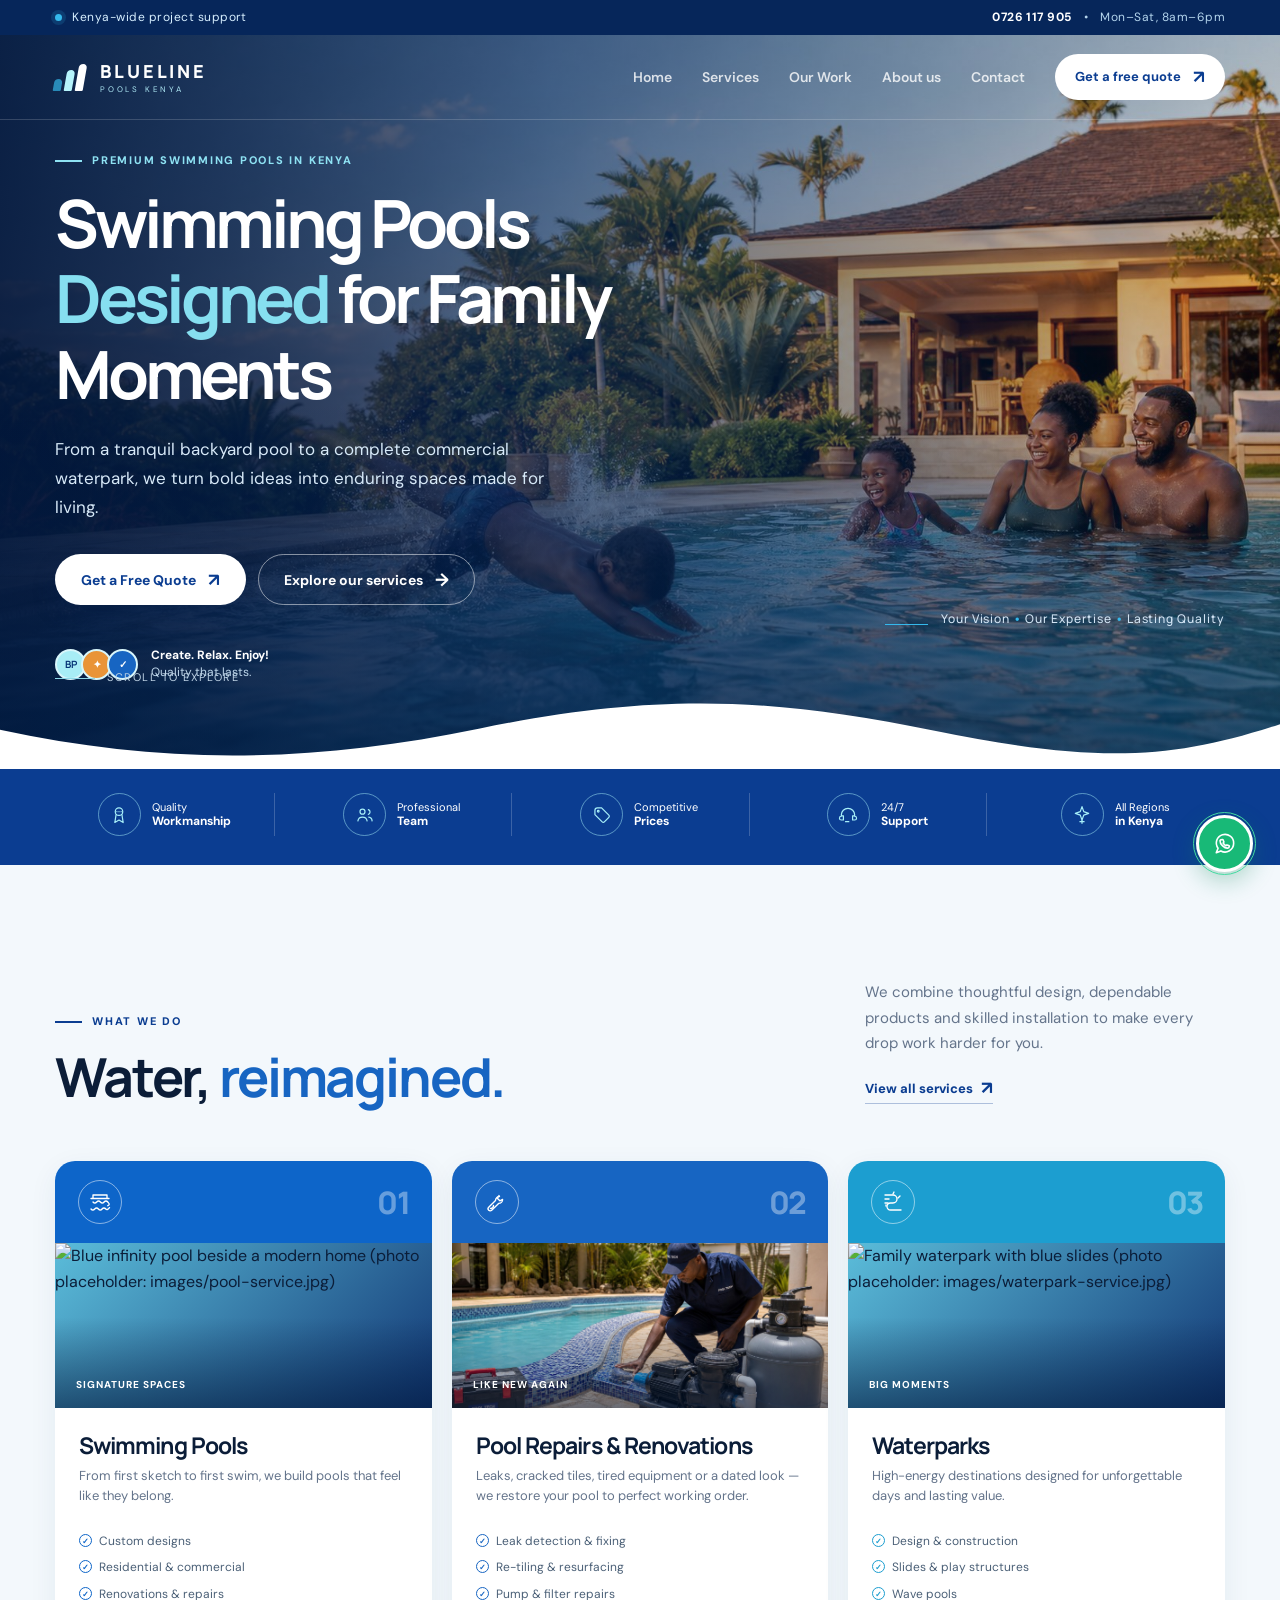
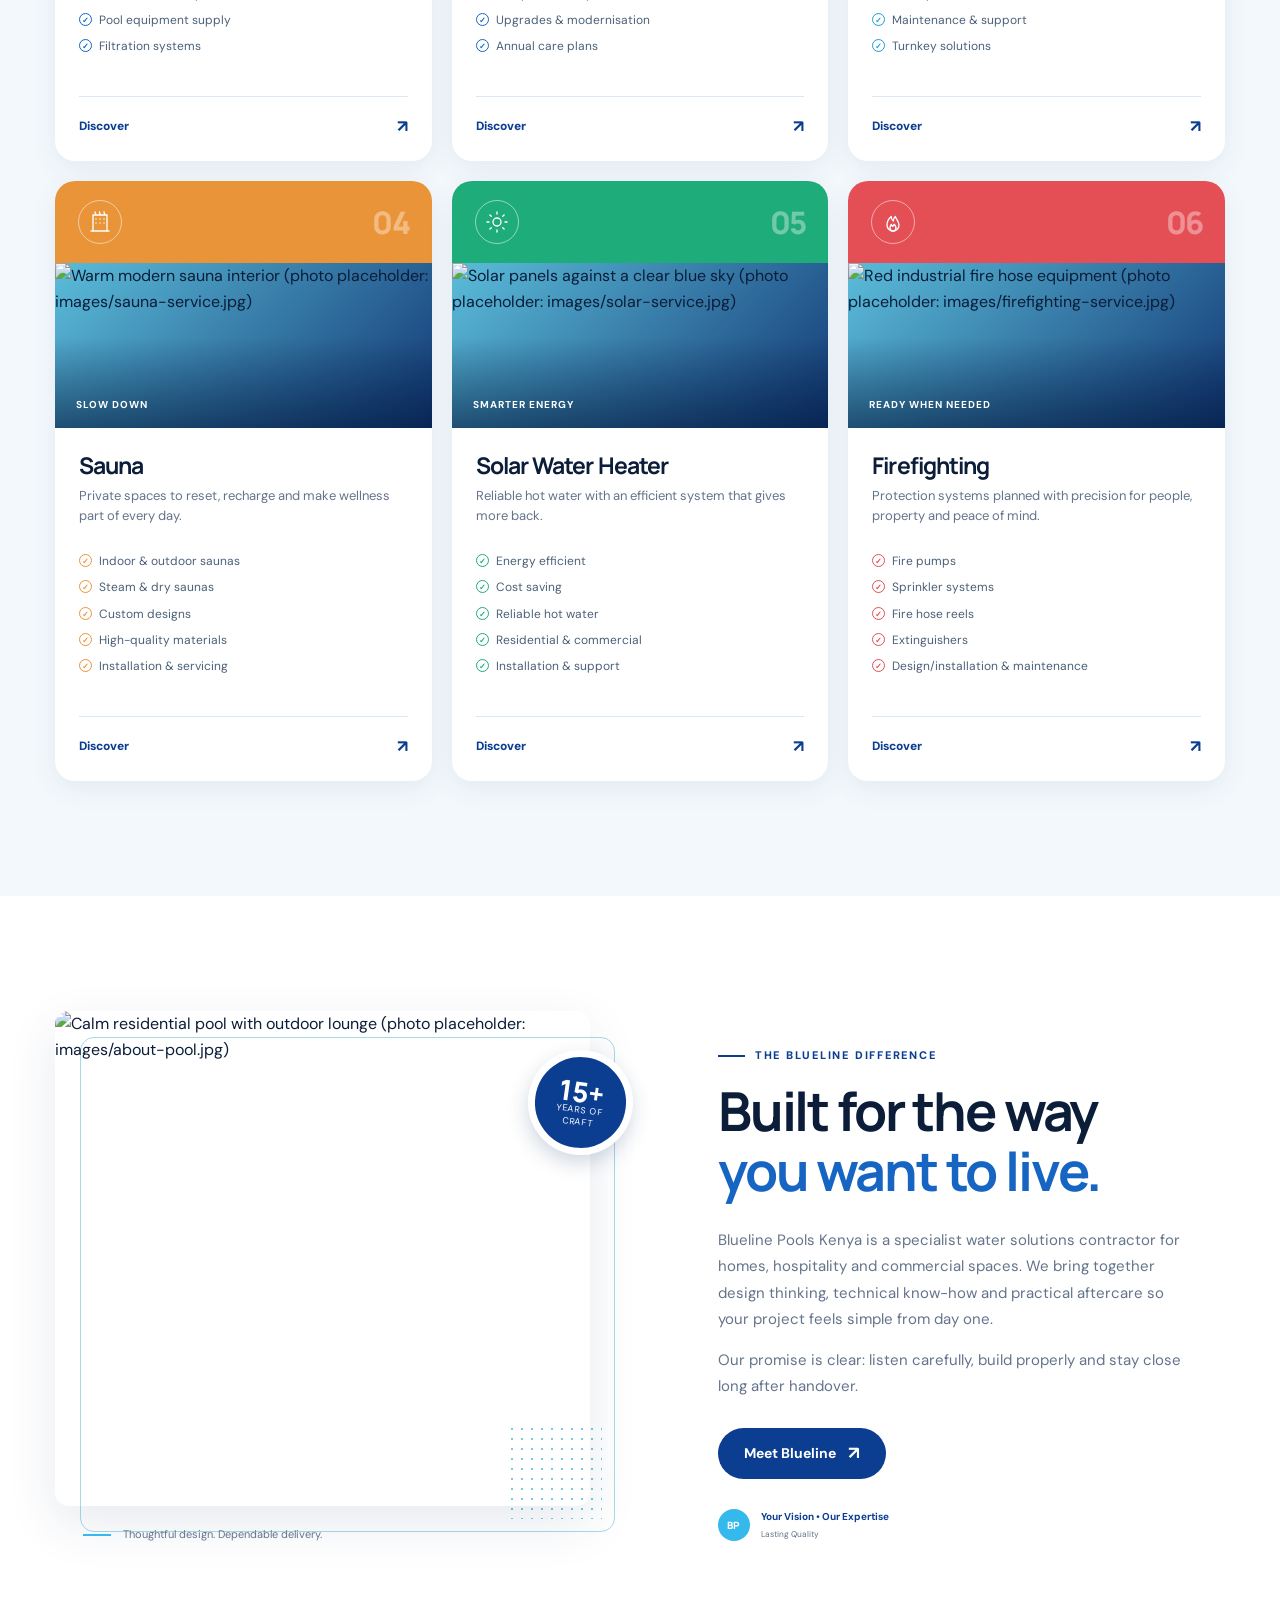
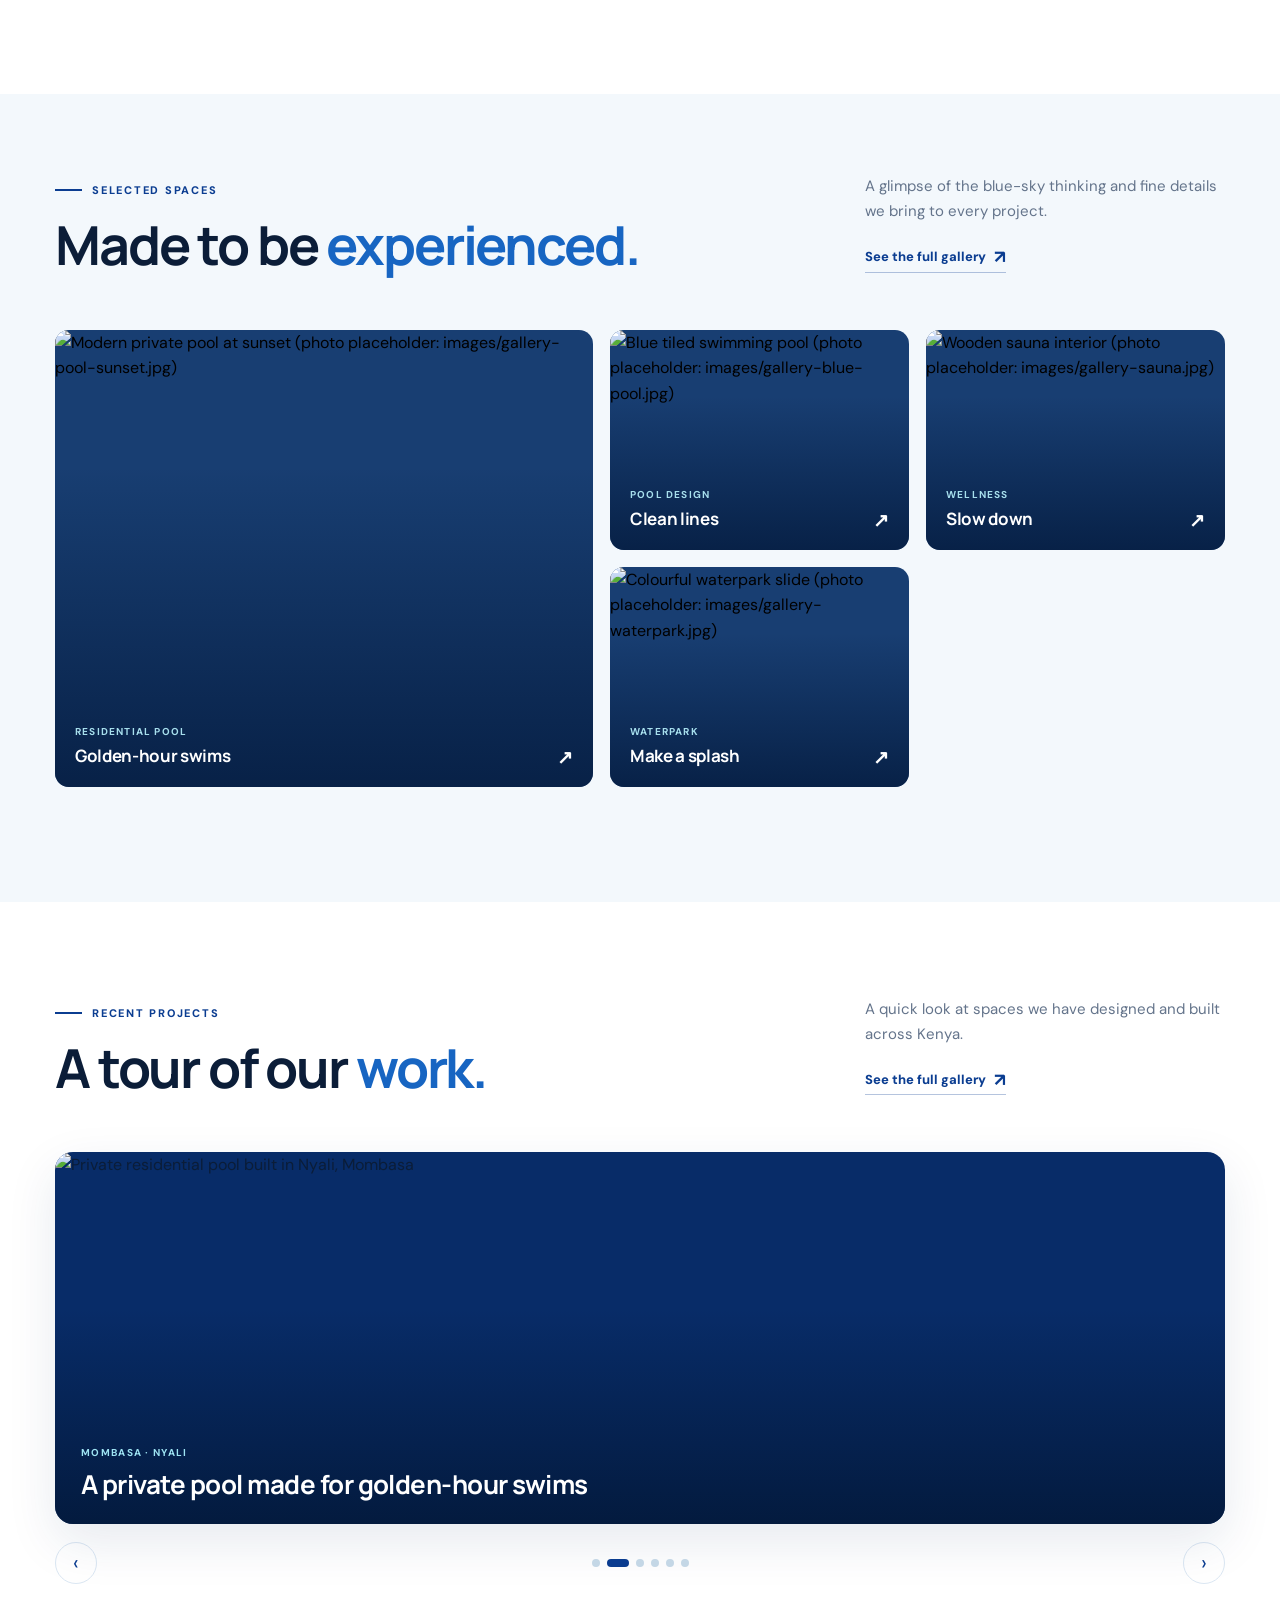
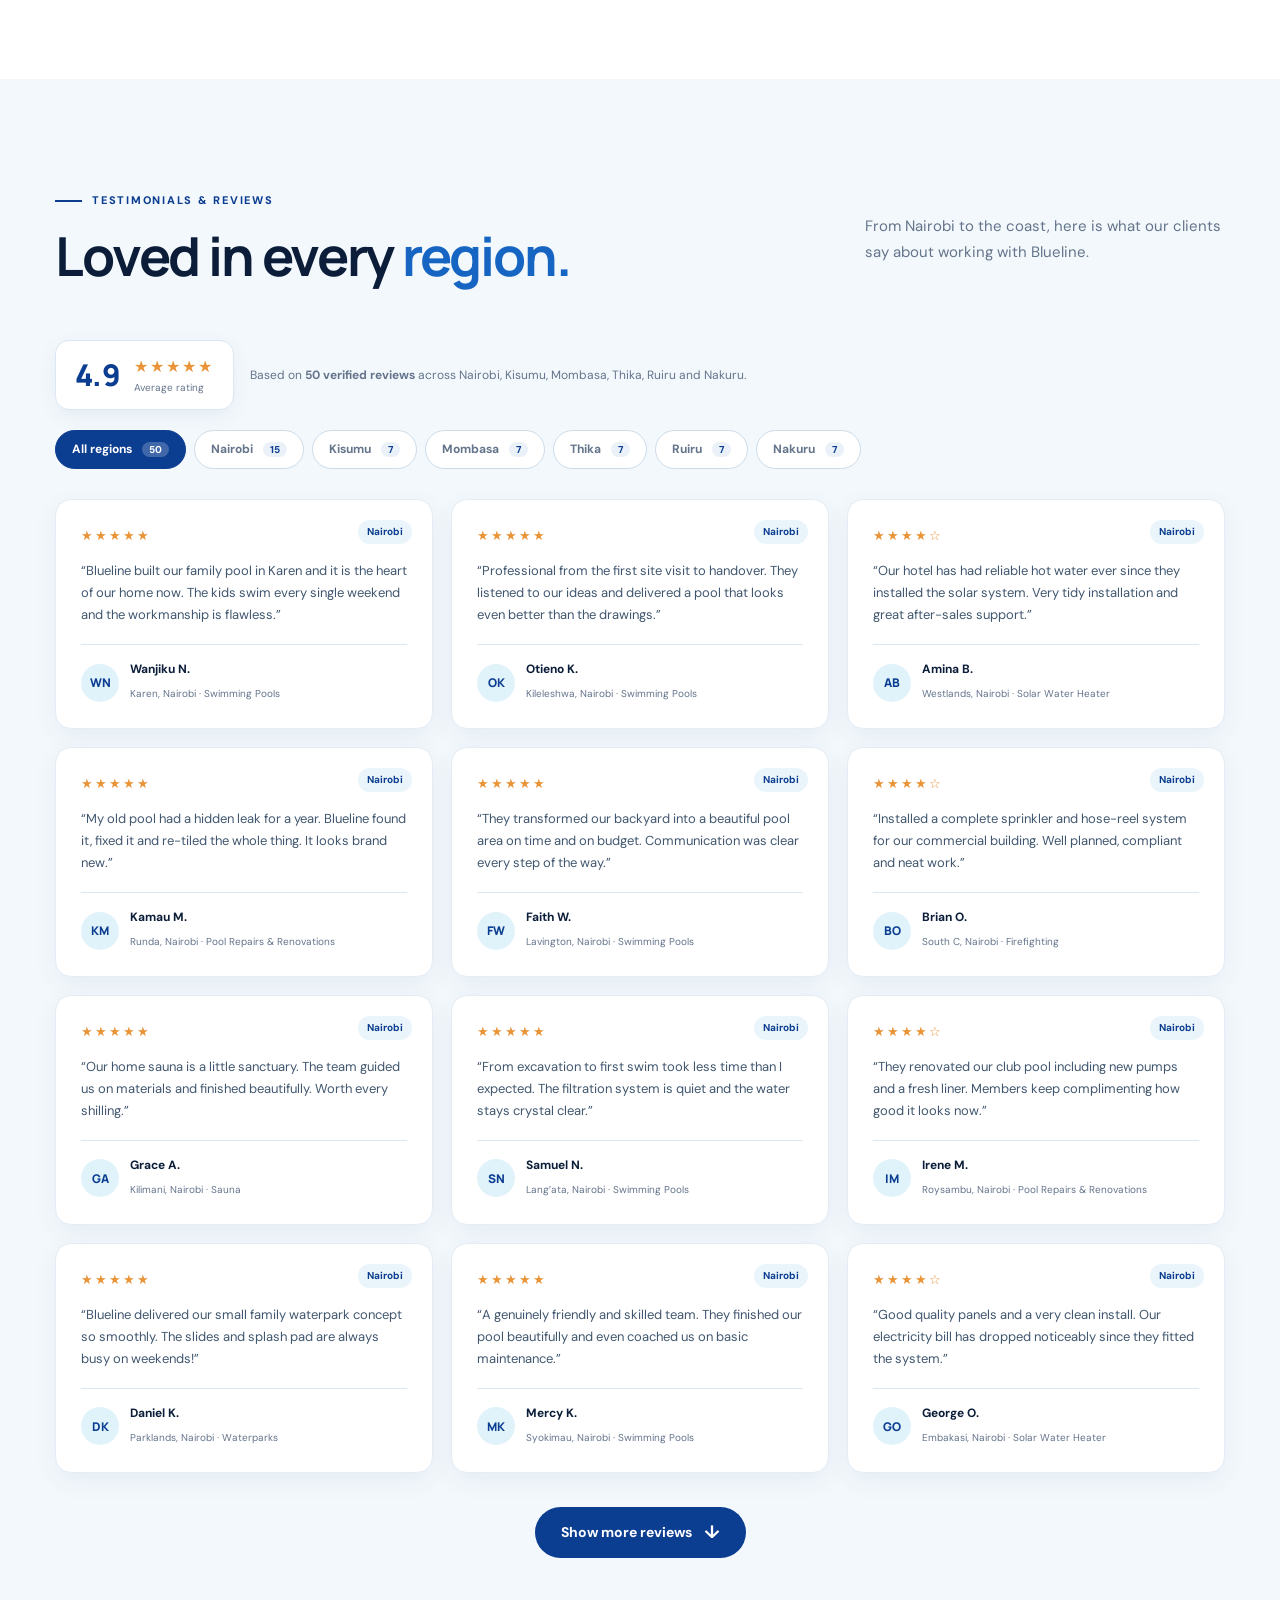
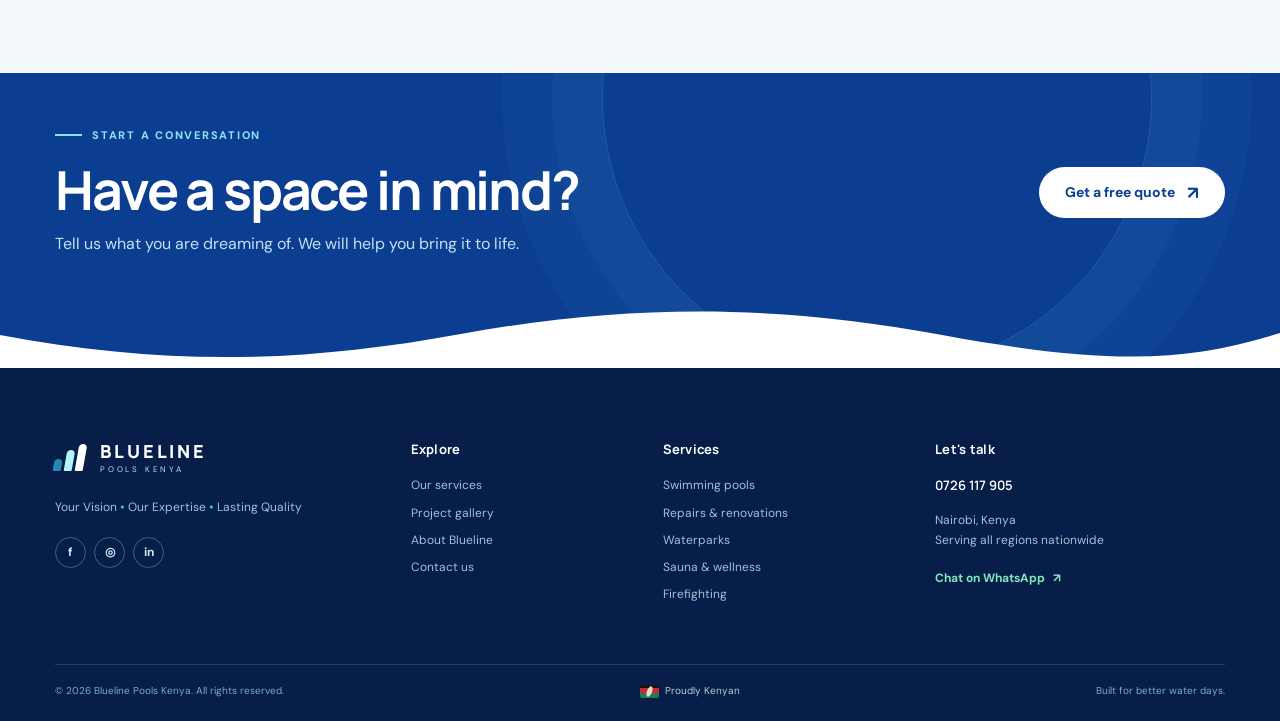
==== commit 78d9a43f: "Refresh home page: family pool hero, repairs service, testimonials, slideshow, remove email - Replac" ====
--- a/index.html
+++ b/index.html
@@ -39,13 +39,13 @@
   </header>
 
   <main id="main-content">
-    <!-- Swap the CSS hero background for images/pool-hero.jpg when the real project photo is available. -->
+    <!-- Hero background: images/pool-hero-family.jpg (happy African family by a pool). -->
     <section class="hero hero-home" aria-labelledby="hero-title">
       <div class="hero-backdrop"></div>
       <div class="container hero-content">
         <div class="hero-copy reveal">
-          <p class="eyebrow light"><span></span> Premium water solutions in Kenya</p>
-          <h1 id="hero-title">We Design, Build &amp; Supply <em>Premium</em> Water Solutions</h1>
+          <p class="eyebrow light"><span></span> Premium swimming pools in Kenya</p>
+          <h1 id="hero-title">Swimming Pools <em>Designed</em> for Family Moments</h1>
           <p class="hero-intro">From a tranquil backyard pool to a complete commercial waterpark, we turn bold ideas into enduring spaces made for living.</p>
           <div class="hero-actions">
             <a class="button button-primary" href="contact.html#quote-form">Get a Free Quote <span>↗</span></a>
@@ -84,23 +84,28 @@
             <div class="service-photo"><img src="https://images.unsplash.com/photo-1600607687920-4e2a09cf159d?auto=format&amp;fit=crop&amp;w=1000&amp;q=85" alt="Blue infinity pool beside a modern home" data-placeholder="images/pool-service.jpg" loading="lazy"><span class="photo-label">Signature spaces</span></div>
             <div class="service-body"><h3>Swimming Pools</h3><p>From first sketch to first swim, we build pools that feel like they belong.</p><ul class="check-list"><li>Custom designs</li><li>Residential &amp; commercial</li><li>Renovations &amp; repairs</li><li>Pool equipment supply</li><li>Filtration systems</li></ul><a href="services.html#swimming-pools" class="card-link" aria-label="Learn more about Swimming Pools">Discover <span>↗</span></a></div>
           </article>
+          <article class="service-card service-repair reveal">
+            <div class="service-top"><span class="service-icon"><svg><use href="#icon-tools"></use></svg></span><span class="service-number">02</span></div>
+            <div class="service-photo"><img src="images/pool-repair.jpg" alt="Technician renovating a swimming pool in Kenya" data-placeholder="images/pool-repair.jpg" loading="lazy"><span class="photo-label">Like new again</span></div>
+            <div class="service-body"><h3>Pool Repairs &amp; Renovations</h3><p>Leaks, cracked tiles, tired equipment or a dated look — we restore your pool to perfect working order.</p><ul class="check-list"><li>Leak detection &amp; fixing</li><li>Re-tiling &amp; resurfacing</li><li>Pump &amp; filter repairs</li><li>Upgrades &amp; modernisation</li><li>Annual care plans</li></ul><a href="services.html#repairs-renovations" class="card-link" aria-label="Learn more about Pool Repairs and Renovations">Discover <span>↗</span></a></div>
+          </article>
           <article class="service-card service-waterpark reveal delay-1">
-            <div class="service-top"><span class="service-icon"><svg><use href="#icon-waterpark"></use></svg></span><span class="service-number">02</span></div>
+            <div class="service-top"><span class="service-icon"><svg><use href="#icon-waterpark"></use></svg></span><span class="service-number">03</span></div>
             <div class="service-photo"><img src="https://images.unsplash.com/photo-1560089000-7433a4ebbd64?auto=format&amp;fit=crop&amp;w=1000&amp;q=85" alt="Family waterpark with blue slides" data-placeholder="images/waterpark-service.jpg" loading="lazy"><span class="photo-label">Big moments</span></div>
             <div class="service-body"><h3>Waterparks</h3><p>High-energy destinations designed for unforgettable days and lasting value.</p><ul class="check-list"><li>Design &amp; construction</li><li>Slides &amp; play structures</li><li>Wave pools</li><li>Maintenance &amp; support</li><li>Turnkey solutions</li></ul><a href="services.html#waterparks" class="card-link" aria-label="Learn more about Waterparks">Discover <span>↗</span></a></div>
           </article>
           <article class="service-card service-sauna reveal delay-2">
-            <div class="service-top"><span class="service-icon"><svg><use href="#icon-sauna"></use></svg></span><span class="service-number">03</span></div>
+            <div class="service-top"><span class="service-icon"><svg><use href="#icon-sauna"></use></svg></span><span class="service-number">04</span></div>
             <div class="service-photo"><img src="https://images.unsplash.com/photo-1540555700478-4be289fbecef?auto=format&amp;fit=crop&amp;w=1000&amp;q=85" alt="Warm modern sauna interior" data-placeholder="images/sauna-service.jpg" loading="lazy"><span class="photo-label">Slow down</span></div>
             <div class="service-body"><h3>Sauna</h3><p>Private spaces to reset, recharge and make wellness part of every day.</p><ul class="check-list"><li>Indoor &amp; outdoor saunas</li><li>Steam &amp; dry saunas</li><li>Custom designs</li><li>High-quality materials</li><li>Installation &amp; servicing</li></ul><a href="services.html#sauna" class="card-link" aria-label="Learn more about Sauna">Discover <span>↗</span></a></div>
           </article>
           <article class="service-card service-solar reveal delay-1">
-            <div class="service-top"><span class="service-icon"><svg><use href="#icon-sun"></use></svg></span><span class="service-number">04</span></div>
+            <div class="service-top"><span class="service-icon"><svg><use href="#icon-sun"></use></svg></span><span class="service-number">05</span></div>
             <div class="service-photo"><img src="https://images.unsplash.com/photo-1509391366360-2e959784a276?auto=format&amp;fit=crop&amp;w=1000&amp;q=85" alt="Solar panels against a clear blue sky" data-placeholder="images/solar-service.jpg" loading="lazy"><span class="photo-label">Smarter energy</span></div>
             <div class="service-body"><h3>Solar Water Heater</h3><p>Reliable hot water with an efficient system that gives more back.</p><ul class="check-list"><li>Energy efficient</li><li>Cost saving</li><li>Reliable hot water</li><li>Residential &amp; commercial</li><li>Installation &amp; support</li></ul><a href="services.html#solar-water-heater" class="card-link" aria-label="Learn more about Solar Water Heater">Discover <span>↗</span></a></div>
           </article>
           <article class="service-card service-fire reveal delay-2">
-            <div class="service-top"><span class="service-icon"><svg><use href="#icon-fire"></use></svg></span><span class="service-number">05</span></div>
+            <div class="service-top"><span class="service-icon"><svg><use href="#icon-fire"></use></svg></span><span class="service-number">06</span></div>
             <div class="service-photo"><img src="https://images.unsplash.com/photo-1586864387967-d02ef85d93e8?auto=format&amp;fit=crop&amp;w=1000&amp;q=85" alt="Red industrial fire hose equipment" data-placeholder="images/firefighting-service.jpg" loading="lazy"><span class="photo-label">Ready when needed</span></div>
             <div class="service-body"><h3>Firefighting</h3><p>Protection systems planned with precision for people, property and peace of mind.</p><ul class="check-list"><li>Fire pumps</li><li>Sprinkler systems</li><li>Fire hose reels</li><li>Extinguishers</li><li>Design/installation &amp; maintenance</li></ul><a href="services.html#firefighting" class="card-link" aria-label="Learn more about Firefighting">Discover <span>↗</span></a></div>
           </article>
@@ -130,6 +135,52 @@
       </div>
     </section>
 
+    <section class="section projects-section" id="projects" aria-labelledby="projects-title">
+      <div class="container project-slideshow">
+        <div class="section-heading split-heading reveal">
+          <div><p class="eyebrow"><span></span> Recent projects</p><h2 id="projects-title">A tour of our <em>work.</em></h2></div>
+          <div class="heading-aside"><p>A quick look at spaces we have designed and built across Kenya.</p><a class="text-link" href="gallery.html">See the full gallery <span>↗</span></a></div>
+        </div>
+        <div class="slideshow-viewport reveal" aria-live="polite">
+          <figure class="slide active"><img src="images/pool-hero-family.jpg" alt="Family enjoying their new Blueline pool in Karen, Nairobi" loading="lazy"><figcaption><small>Nairobi · Karen</small><strong>A family pool that brings everyone together</strong></figcaption></figure>
+          <figure class="slide"><img src="https://images.unsplash.com/photo-1545324418-cc1a3fa10c00?auto=format&amp;fit=crop&amp;w=1400&amp;q=85" alt="Private residential pool built in Nyali, Mombasa" loading="lazy"><figcaption><small>Mombasa · Nyali</small><strong>A private pool made for golden-hour swims</strong></figcaption></figure>
+          <figure class="slide"><img src="https://images.unsplash.com/photo-1560089000-7433a4ebbd64?auto=format&amp;fit=crop&amp;w=1400&amp;q=85" alt="Family waterpark installed in Kisumu" loading="lazy"><figcaption><small>Kisumu · Milimani</small><strong>Playful water, brilliantly engineered</strong></figcaption></figure>
+          <figure class="slide"><img src="images/pool-repair.jpg" alt="Pool repair and renovation project in Thika" loading="lazy"><figcaption><small>Thika · Ngoingwa</small><strong>A tired pool brought back to life</strong></figcaption></figure>
+          <figure class="slide"><img src="https://images.unsplash.com/photo-1572331165267-854da2b10ccc?auto=format&amp;fit=crop&amp;w=1400&amp;q=85" alt="Swimming pool built in Ruiru" loading="lazy"><figcaption><small>Ruiru · Membley</small><strong>Clean lines and cool water</strong></figcaption></figure>
+          <figure class="slide"><img src="https://images.unsplash.com/photo-1600607687920-4e2a09cf159d?auto=format&amp;fit=crop&amp;w=1400&amp;q=85" alt="Infinity pool installed in Nakuru" loading="lazy"><figcaption><small>Nakuru · Milimani</small><strong>Water that belongs to the view</strong></figcaption></figure>
+        </div>
+        <div class="slideshow-controls">
+          <button class="slide-control" type="button" data-dir="prev" aria-label="Previous project">‹</button>
+          <div class="slide-dots" role="tablist" aria-label="Choose project"></div>
+          <button class="slide-control" type="button" data-dir="next" aria-label="Next project">›</button>
+        </div>
+      </div>
+    </section>
+
+    <section class="section testimonials-section" id="testimonials" aria-labelledby="testimonials-title">
+      <div class="container">
+        <div class="section-heading split-heading reveal">
+          <div><p class="eyebrow"><span></span> Testimonials &amp; reviews</p><h2 id="testimonials-title">Loved in every <em>region.</em></h2></div>
+          <div class="heading-aside"><p>From Nairobi to the coast, here is what our clients say about working with Blueline.</p></div>
+        </div>
+        <div class="reviews-summary reveal">
+          <div class="rating-score"><strong>4.9</strong><div><span class="stars" aria-label="4.9 out of 5 stars">★★★★★</span><small>Average rating</small></div></div>
+          <div class="reviews-count">Based on <strong>50 verified reviews</strong> across Nairobi, Kisumu, Mombasa, Thika, Ruiru and Nakuru.</div>
+        </div>
+        <div class="region-tabs reveal" role="group" aria-label="Filter reviews by region">
+          <button class="region-tab active" type="button" data-region="all">All regions <span class="cnt">50</span></button>
+          <button class="region-tab" type="button" data-region="Nairobi">Nairobi <span class="cnt">15</span></button>
+          <button class="region-tab" type="button" data-region="Kisumu">Kisumu <span class="cnt">7</span></button>
+          <button class="region-tab" type="button" data-region="Mombasa">Mombasa <span class="cnt">7</span></button>
+          <button class="region-tab" type="button" data-region="Thika">Thika <span class="cnt">7</span></button>
+          <button class="region-tab" type="button" data-region="Ruiru">Ruiru <span class="cnt">7</span></button>
+          <button class="region-tab" type="button" data-region="Nakuru">Nakuru <span class="cnt">7</span></button>
+        </div>
+        <div class="reviews-grid" id="reviews-grid"></div>
+        <div class="load-more-wrap"><button class="button button-dark" id="load-more" type="button">Show more reviews <span>↓</span></button></div>
+      </div>
+    </section>
+
     <section class="cta-section" aria-labelledby="cta-title">
       <div class="cta-glow"></div><div class="container cta-inner reveal"><div><p class="eyebrow light"><span></span> Start a conversation</p><h2 id="cta-title">Have a space in mind?</h2><p>Tell us what you are dreaming of. We will help you bring it to life.</p></div><a href="contact.html#quote-form" class="button button-light">Get a free quote <span>↗</span></a></div>
       <div class="wave-divider wave-divider-dark" aria-hidden="true"><svg viewBox="0 0 1440 100" preserveAspectRatio="none"><path d="M0,50 C180,95 330,95 520,48 C710,2 875,4 1060,50 C1245,96 1335,92 1440,47 L1440,100 L0,100 Z"></path></svg></div>
@@ -140,8 +191,8 @@
     <div class="container footer-main">
       <div class="footer-brand"><a class="brand brand-light" href="index.html" aria-label="Blueline Pools Kenya home"><span class="brand-mark" aria-hidden="true"><span></span><span></span><span></span></span><span class="brand-wordmark"><strong>BLUELINE</strong><small>POOLS KENYA</small></span></a><p>Your Vision <b>•</b> Our Expertise <b>•</b> Lasting Quality</p><div class="social-links"><a href="https://www.facebook.com/" aria-label="Blueline Pools Kenya on Facebook">f</a><a href="https://www.instagram.com/" aria-label="Blueline Pools Kenya on Instagram">◎</a><a href="https://www.linkedin.com/" aria-label="Blueline Pools Kenya on LinkedIn">in</a></div></div>
       <div class="footer-column"><h3>Explore</h3><a href="services.html">Our services</a><a href="gallery.html">Project gallery</a><a href="about.html">About Blueline</a><a href="contact.html">Contact us</a></div>
-      <div class="footer-column"><h3>Services</h3><a href="services.html#swimming-pools">Swimming pools</a><a href="services.html#waterparks">Waterparks</a><a href="services.html#sauna">Sauna &amp; wellness</a><a href="services.html#firefighting">Firefighting</a></div>
-      <div class="footer-column footer-contact"><h3>Let's talk</h3><a href="tel:+254726117905">0726 117 905</a><a href="mailto:hello@bluelinepools.co.ke">hello@bluelinepools.co.ke</a><p>Nairobi, Kenya<br>Serving all regions nationwide</p><a class="whatsapp-text" href="https://wa.me/254726117905">Chat on WhatsApp <span>↗</span></a></div>
+      <div class="footer-column"><h3>Services</h3><a href="services.html#swimming-pools">Swimming pools</a><a href="services.html#repairs-renovations">Repairs &amp; renovations</a><a href="services.html#waterparks">Waterparks</a><a href="services.html#sauna">Sauna &amp; wellness</a><a href="services.html#firefighting">Firefighting</a></div>
+      <div class="footer-column footer-contact"><h3>Let's talk</h3><a href="tel:+254726117905">0726 117 905</a><p>Nairobi, Kenya<br>Serving all regions nationwide</p><a class="whatsapp-text" href="https://wa.me/254726117905">Chat on WhatsApp <span>↗</span></a></div>
     </div>
     <div class="container footer-bottom"><span>© <span class="current-year">2026</span> Blueline Pools Kenya. All rights reserved.</span><span class="kenya-badge"><span class="kenya-flag" aria-hidden="true"></span> Proudly Kenyan</span><span>Built for better water days.</span></div>
   </footer>
@@ -165,8 +216,10 @@
     <symbol id="icon-sauna" viewBox="0 0 24 24"><path d="M5 21V5h14v16M3 21h18M8 9h.01M12 9h.01M16 9h.01M8 13h.01M12 13h.01M16 13h.01"></path><path d="M7 2c0 1 .7 1.4.7 2.3M11.5 2c0 1 .7 1.4.7 2.3M16 2c0 1 .7 1.4.7 2.3"></path></symbol>
     <symbol id="icon-sun" viewBox="0 0 24 24"><circle cx="12" cy="12" r="4"></circle><path d="M12 2v2M12 20v2M4.9 4.9l1.4 1.4M17.7 17.7l1.4 1.4M2 12h2M20 12h2M4.9 19.1l1.4-1.4M17.7 6.3l1.4-1.4"></path></symbol>
     <symbol id="icon-fire" viewBox="0 0 24 24"><path d="M12 21a6 6 0 0 0 6-6c0-3.5-2.5-5.2-3.7-8.5-1.6 1.4-2 3-2 4.5-1.2-.8-2.2-2.2-2.1-4.5-2.6 2.2-4.2 4.8-4.2 8.5a6 6 0 0 0 6 6Z"></path><path d="M12 21a3 3 0 0 0 3-3c0-1.6-.9-2.5-1.8-3.7-.4 1-.9 1.6-1.8 2.1-.2-.8-.7-1.4-1.1-1.9-.8 1-1.3 2-1.3 3.5a3 3 0 0 0 3 3Z"></path></symbol>
+    <symbol id="icon-tools" viewBox="0 0 24 24"><path d="M14.5 6.5a4 4 0 0 0-4 4L3.7 17.3a2 2 0 1 0 3 3l6.9-6.9a4 4 0 0 0 4-4l-2.7 1.4-2.4-2.4 1.5-2.9Z"></path><path d="M8.5 15.5a3 3 0 0 1-3 3"></path></symbol>
     <symbol id="icon-whatsapp" viewBox="0 0 24 24"><path d="M20 11.4a8 8 0 0 1-11.8 7L4 20l1.6-4.1A8 8 0 1 1 20 11.4Z"></path><path d="M8.5 8.2c.2-.4.4-.4.7-.4h.5c.2 0 .4.1.5.4l.7 1.7c.1.2 0 .4-.1.6l-.5.6c.7 1.2 1.4 1.9 2.6 2.5l.6-.6c.2-.2.4-.2.6-.1l1.7.8c.2.1.3.3.2.5-.1.8-.7 1.5-1.5 1.6-1.3.2-3.3-.8-4.7-2.1-1.5-1.4-2.5-3.3-2.4-4.7.1-.4.3-.6.6-.8Z"></path></symbol>
   </defs></svg>
+  <script src="reviews.js"></script>
   <script src="script.js"></script>
 </body>
 </html>
--- a/style.css
+++ b/style.css
@@ -100,7 +100,7 @@
 
 /* Hero */
 .hero { position: relative; min-height: 735px; overflow: hidden; color: white; background: var(--navy); }
-.hero-backdrop { position: absolute; inset: 0; background: linear-gradient(90deg, rgba(2,24,62,.94) 0%, rgba(4,43,97,.69) 43%, rgba(1,23,55,.18) 100%), url('https://images.unsplash.com/photo-1600607687920-4e2a09cf159d?auto=format&fit=crop&w=2200&q=90') center/cover; }
+.hero-backdrop { position: absolute; inset: 0; background: linear-gradient(90deg, rgba(2,24,62,.92) 0%, rgba(4,43,97,.62) 43%, rgba(1,23,55,.14) 100%), url('images/pool-hero-family.jpg') center/cover; }
 .hero-backdrop::before { position: absolute; inset: 0; content: ''; background: linear-gradient(0deg, rgba(2, 28, 66, .65), transparent 50%); }
 .hero-content { position: relative; z-index: 1; min-height: 700px; display: flex; align-items: center; padding-top: 65px; }
 .hero-copy { width: min(680px, 100%); }
@@ -137,8 +137,8 @@
 .services-section { background: var(--soft); }
 .services-grid { display: grid; grid-template-columns: repeat(12, 1fr); gap: 20px; }
 .service-card { position: relative; display: flex; flex-direction: column; grid-column: span 4; overflow: hidden; min-height: 600px; background: white; border-radius: var(--radius); box-shadow: 0 8px 28px rgba(20,64,105,.07); transition: transform .3s, box-shadow .3s; }
-.service-card:nth-child(4) { grid-column: 3 / span 4; }
-.service-card:nth-child(5) { grid-column: 7 / span 4; }
+.service-card:nth-child(4) { grid-column: auto / span 4; }
+.service-card:nth-child(5) { grid-column: auto / span 4; }
 .service-card:hover { transform: translateY(-8px); box-shadow: var(--shadow-hover); }
 .service-top { display: flex; align-items: center; justify-content: space-between; min-height: 82px; padding: 0 23px; color: white; background: var(--service-color); }
 .service-icon { display: grid; width: 44px; height: 44px; place-items: center; border: 1px solid rgba(255,255,255,.5); border-radius: 50%; }
@@ -149,6 +149,7 @@
 .service-sauna { --service-color: var(--orange); }
 .service-solar { --service-color: var(--green); }
 .service-fire { --service-color: var(--red); }
+.service-repair { --service-color: var(--blue-2); }
 .service-photo { position: relative; height: 165px; overflow: hidden; background: linear-gradient(135deg, #5bbdda, #123774); }
 .service-photo::after { position: absolute; inset: 0; content: ''; background: linear-gradient(0deg, rgba(0,23,57,.55), transparent 55%); }
 .service-photo img { width: 100%; height: 100%; object-fit: cover; transition: transform .5s; }
@@ -197,6 +198,48 @@
 .tile-overlay small { margin-bottom: 4px; color: #a7dfed; font-size: 10px; font-weight: 700; letter-spacing: .12em; text-transform: uppercase; }
 .tile-overlay strong { display: flex; justify-content: space-between; font: 700 17px var(--heading); letter-spacing: -.02em; }
 .tile-overlay b { font-size: 19px; }
+
+/* Project slideshow (compact) */
+.projects-section { padding: 95px 0; }
+.project-slideshow .slideshow-viewport { position: relative; height: clamp(240px, 33vw, 372px); overflow: hidden; border-radius: 18px; background: var(--navy); box-shadow: var(--shadow); }
+.slide { position: absolute; inset: 0; display: block; margin: 0; opacity: 0; transform: scale(1.03); transition: opacity .7s ease, transform .7s ease; pointer-events: none; }
+.slide.active { opacity: 1; transform: scale(1); pointer-events: auto; }
+.slide img { width: 100%; height: 100%; object-fit: cover; }
+.slide::after { position: absolute; inset: 0; content: ''; background: linear-gradient(0deg, rgba(2,22,52,.8), transparent 58%); }
+.slide figcaption { position: absolute; z-index: 1; right: 26px; bottom: 22px; left: 26px; display: flex; flex-direction: column; gap: 5px; color: white; }
+.slide figcaption small { color: #9ee4f3; font-size: 10px; font-weight: 700; letter-spacing: .13em; text-transform: uppercase; }
+.slide figcaption strong { font: 700 clamp(18px, 2.4vw, 26px) var(--heading); letter-spacing: -.02em; }
+.slideshow-controls { display: flex; align-items: center; gap: 16px; margin-top: 18px; }
+.slide-control { display: grid; width: 42px; height: 42px; flex-shrink: 0; place-items: center; color: var(--blue); background: white; border: 1px solid var(--line); border-radius: 50%; font-size: 21px; line-height: 1; transition: background .2s, color .2s, transform .2s; }
+.slide-control:hover { color: white; background: var(--blue); transform: translateY(-2px); }
+.slide-dots { display: flex; flex: 1; justify-content: center; gap: 7px; }
+.slide-dot { width: 8px; height: 8px; padding: 0; border: 0; border-radius: 50%; background: #c8dbe9; transition: width .25s, background .25s; }
+.slide-dot.active { width: 22px; border-radius: 5px; background: var(--blue); }
+
+/* Testimonials */
+.testimonials-section { background: var(--soft); }
+.reviews-summary { display: flex; align-items: center; flex-wrap: wrap; gap: 16px; margin: 26px 0 20px; }
+.rating-score { display: flex; align-items: center; gap: 13px; padding: 13px 19px; background: white; border: 1px solid var(--line); border-radius: 14px; box-shadow: 0 6px 20px rgba(20,64,105,.06); }
+.rating-score strong { color: var(--blue); font: 800 30px var(--heading); line-height: 1; }
+.rating-score .stars { color: var(--orange); font-size: 16px; letter-spacing: 2px; }
+.rating-score small { display: block; color: var(--muted); font-size: 10px; }
+.reviews-count { color: var(--muted); font-size: 12px; }
+.region-tabs { display: flex; flex-wrap: wrap; gap: 8px; }
+.region-tab { padding: 9px 16px; color: var(--muted); background: white; border: 1px solid #cddce8; border-radius: 50px; font-size: 12px; font-weight: 700; transition: color .2s, background .2s, border-color .2s; }
+.region-tab:hover, .region-tab.active { color: white; background: var(--blue); border-color: var(--blue); }
+.region-tab .cnt { margin-left: 7px; padding: 1px 7px; color: var(--blue); background: #eaf1f8; border-radius: 20px; font-size: 10px; }
+.region-tab.active .cnt { color: white; background: rgba(255,255,255,.22); }
+.reviews-grid { display: grid; grid-template-columns: repeat(3, 1fr); gap: 18px; margin-top: 30px; }
+.review-card { position: relative; padding: 26px 25px 23px; background: white; border: 1px solid #e3edf5; border-radius: 16px; box-shadow: 0 8px 26px rgba(20,64,105,.06); transition: transform .25s, box-shadow .25s; }
+.review-card:hover { transform: translateY(-4px); box-shadow: var(--shadow); }
+.review-stars { color: var(--orange); font-size: 13px; letter-spacing: 2px; }
+.review-region { position: absolute; top: 20px; right: 20px; padding: 4px 9px; color: var(--blue); background: #eaf4fb; border-radius: 20px; font-size: 10px; font-weight: 700; }
+.review-card p { margin: 13px 0 18px; color: #41576f; font-size: 13px; line-height: 1.7; }
+.review-card .reviewer { display: flex; align-items: center; gap: 11px; padding-top: 15px; border-top: 1px solid var(--line); }
+.review-avatar { display: grid; width: 38px; height: 38px; flex-shrink: 0; place-items: center; color: var(--blue); background: #e1f3fa; border-radius: 50%; font: 800 12px var(--heading); }
+.reviewer strong { display: block; color: var(--ink); font-size: 12px; }
+.reviewer small { color: var(--muted); font-size: 10px; }
+.load-more-wrap { display: flex; justify-content: center; margin-top: 34px; }
 
 /* Call to action */
 .cta-section { position: relative; overflow: hidden; color: white; background: var(--blue); }
@@ -380,6 +423,7 @@
   .contact-aside h2, .contact-aside > p { grid-column: 1 / -1; }
   .contact-details { margin-top: 0; border-top: 0; padding-top: 0; }
   .contact-aside .whatsapp-action { align-self: end; margin-top: 0; }
+  .reviews-grid { grid-template-columns: repeat(2, 1fr); }
 }
 
 /* Phone */
@@ -473,5 +517,11 @@
   .lightbox-prev { left: calc(50% - 62px); }
   .lightbox-next { right: calc(50% - 62px); }
   .lightbox-count { top: auto; bottom: 42px; }
+  .reviews-grid { grid-template-columns: 1fr; }
+  .reviews-summary { align-items: flex-start; flex-direction: column; }
+  .projects-section { padding: 75px 0; }
+  .project-slideshow .slideshow-viewport { height: 230px; }
+  .slide figcaption { right: 16px; bottom: 14px; left: 16px; }
+  .slideshow-controls { gap: 11px; }
 }
 @media (prefers-reduced-motion: reduce) { *, *::before, *::after { scroll-behavior: auto !important; animation-duration: .01ms !important; transition-duration: .01ms !important; } .reveal { opacity: 1; transform: none; } }
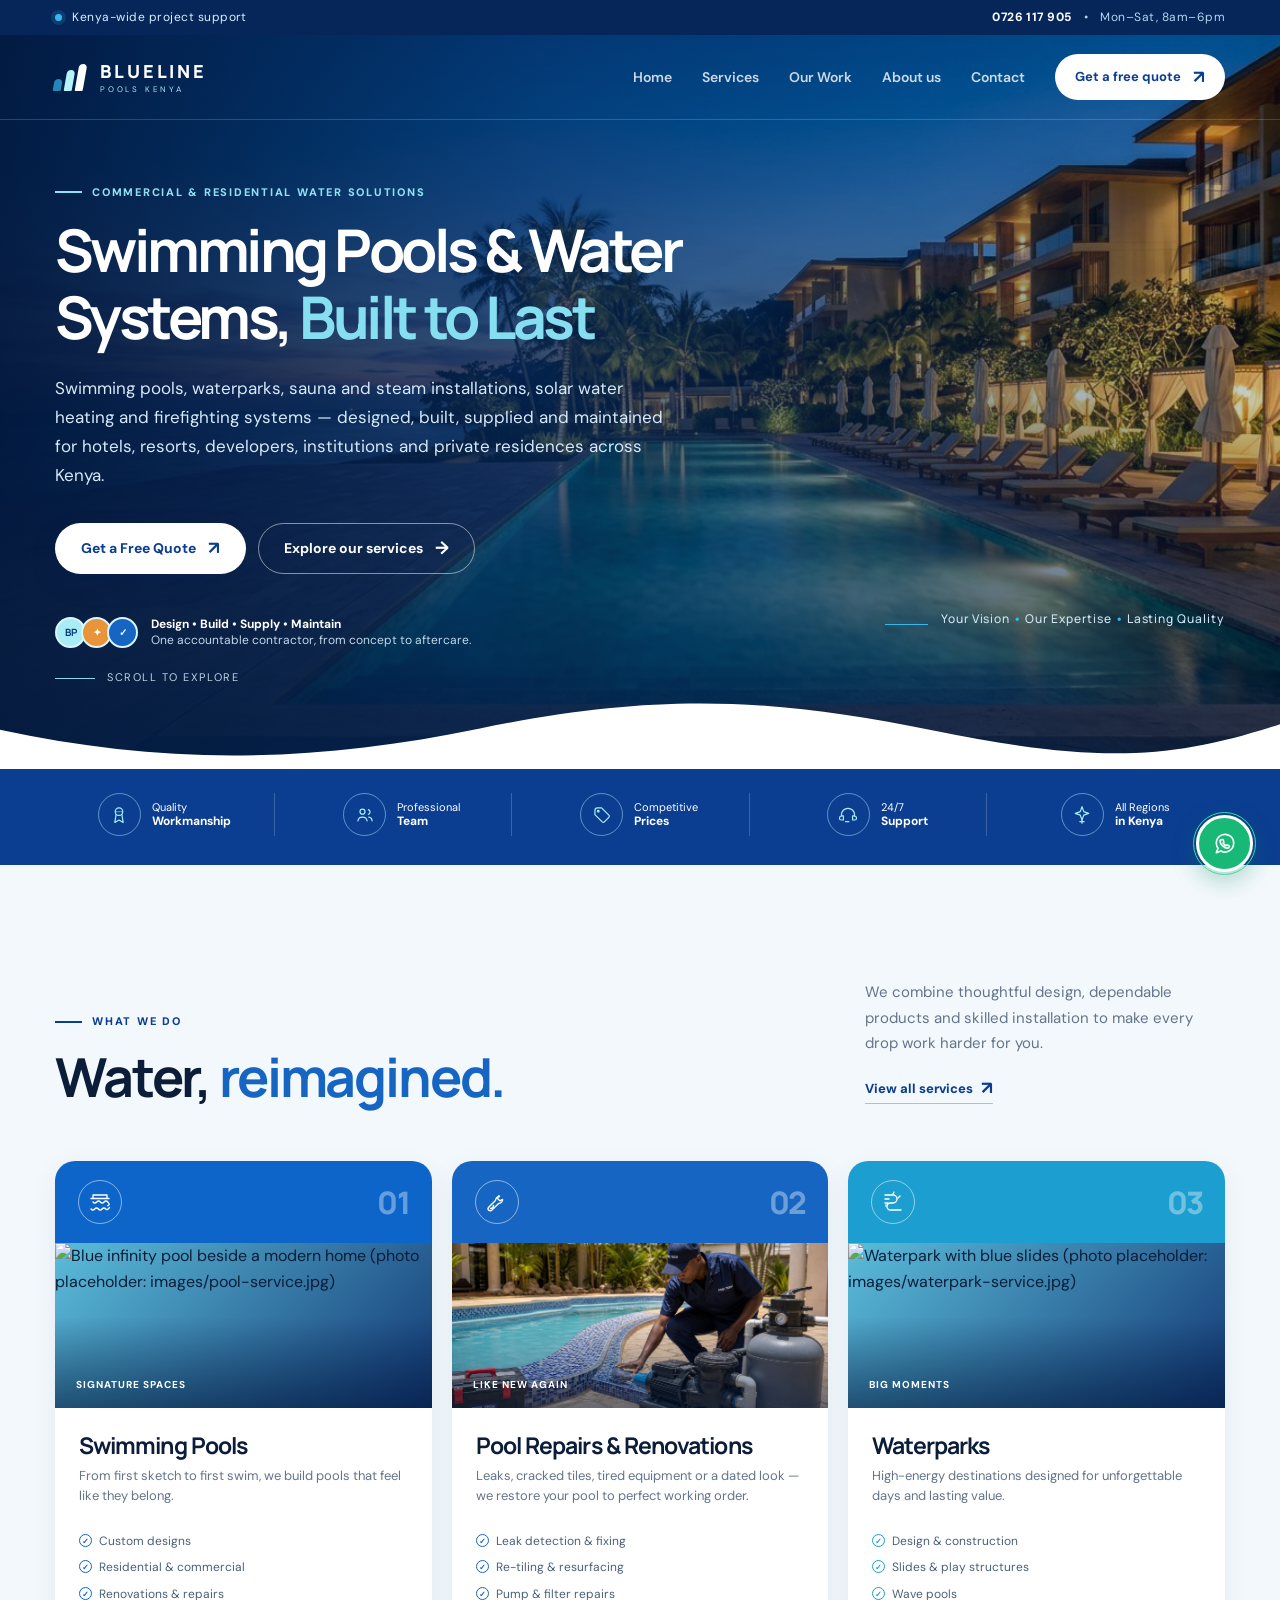
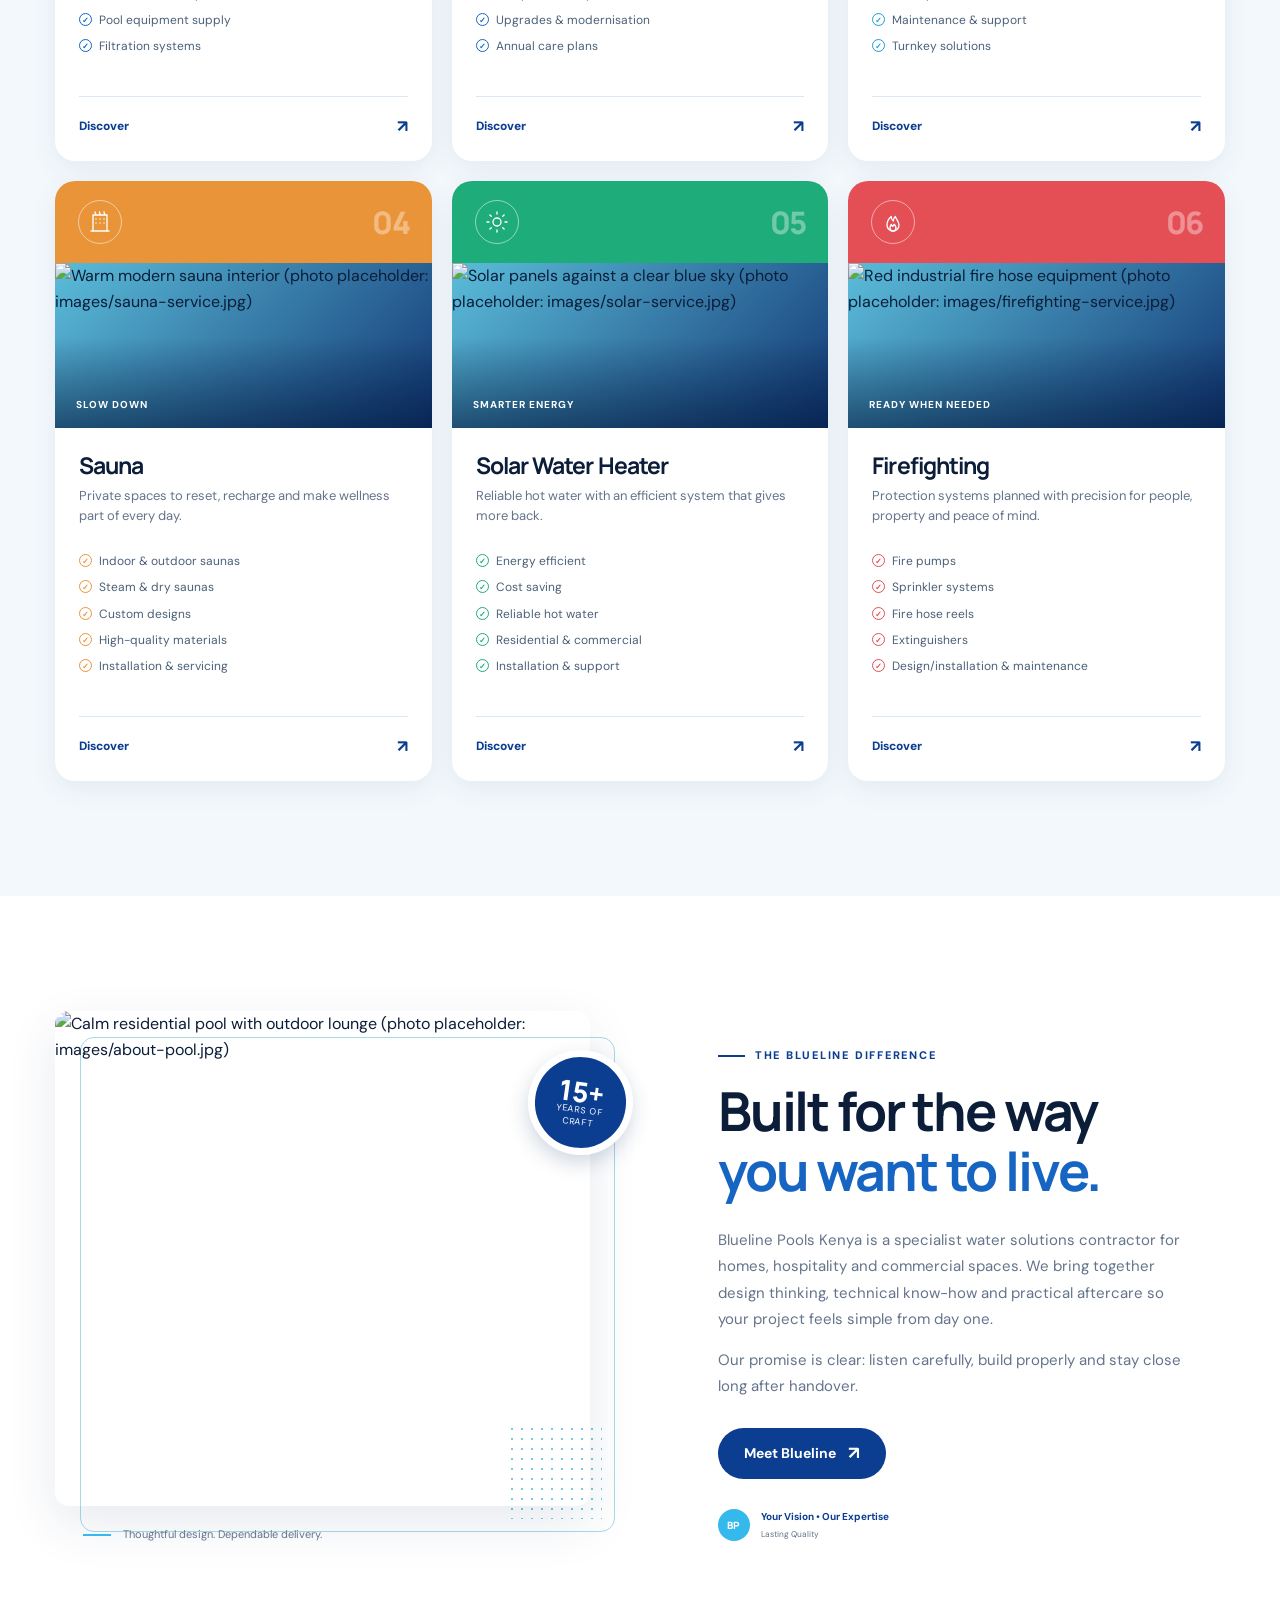
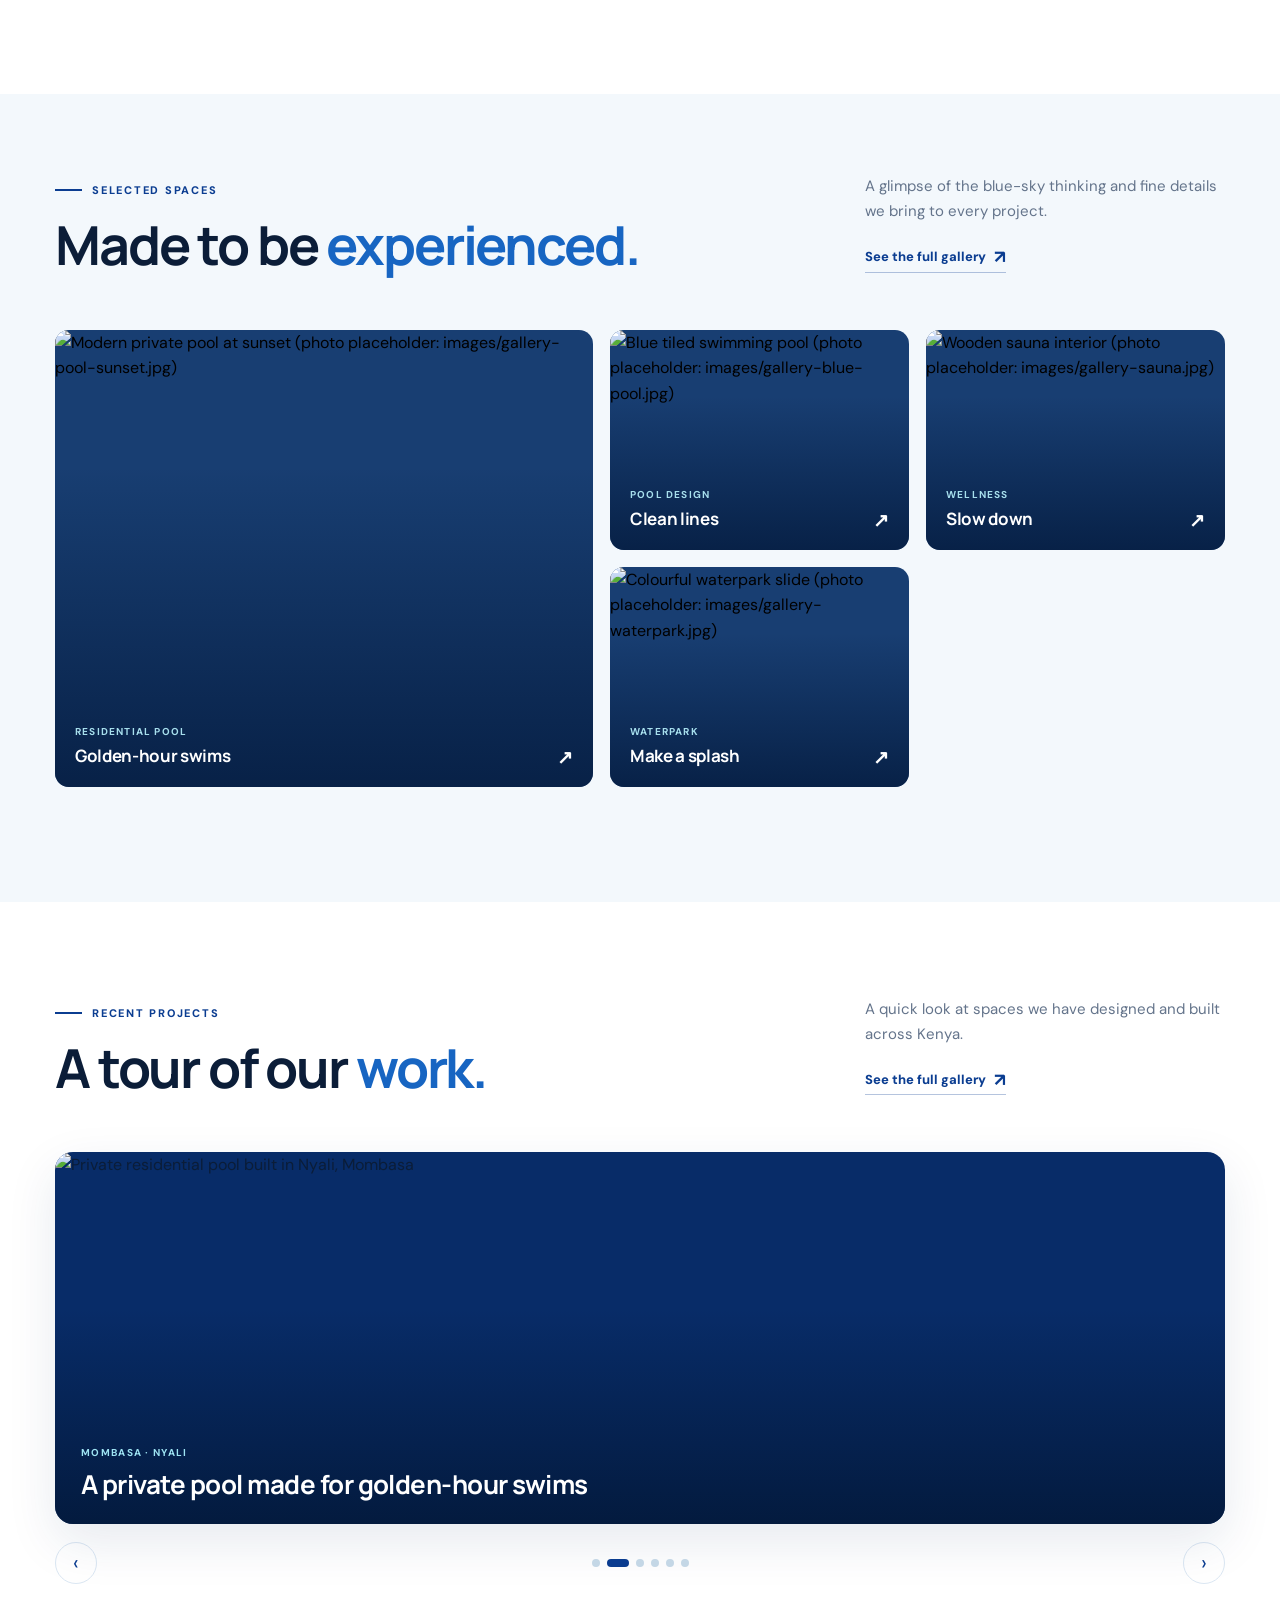
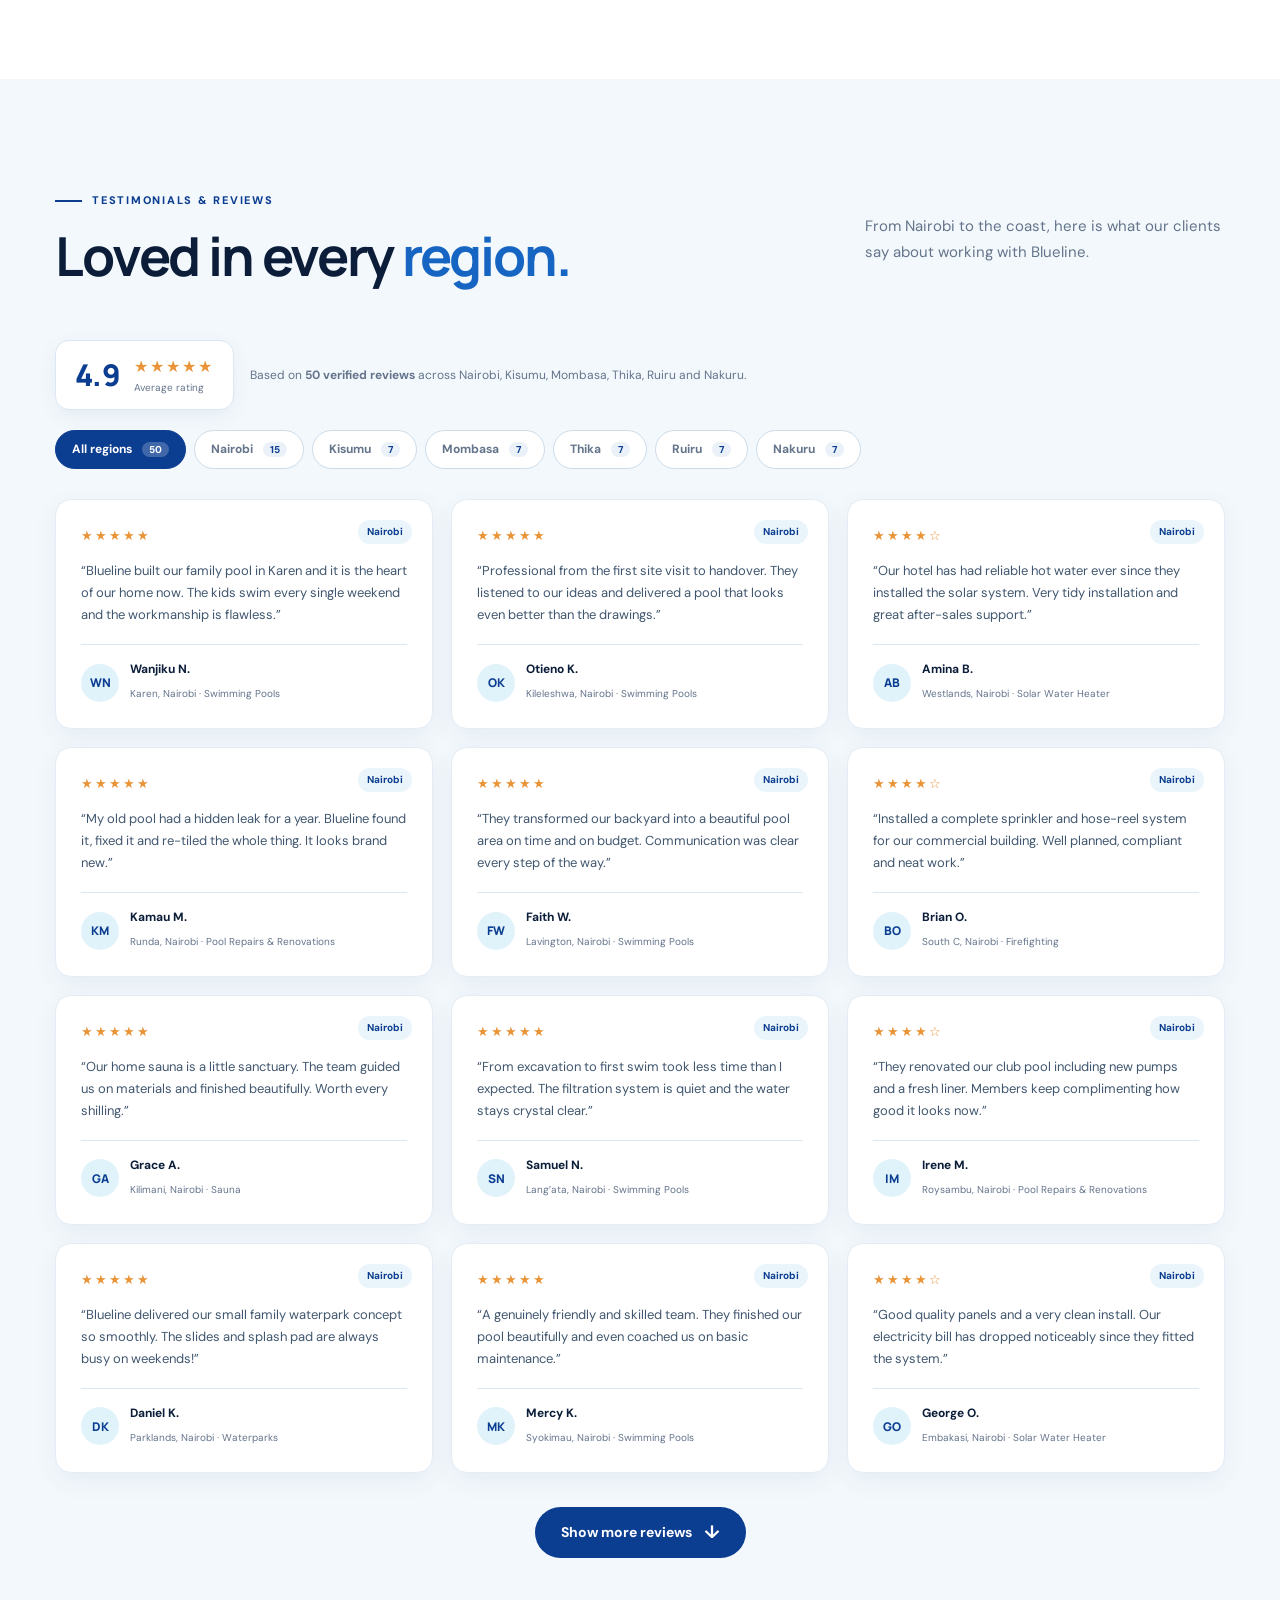
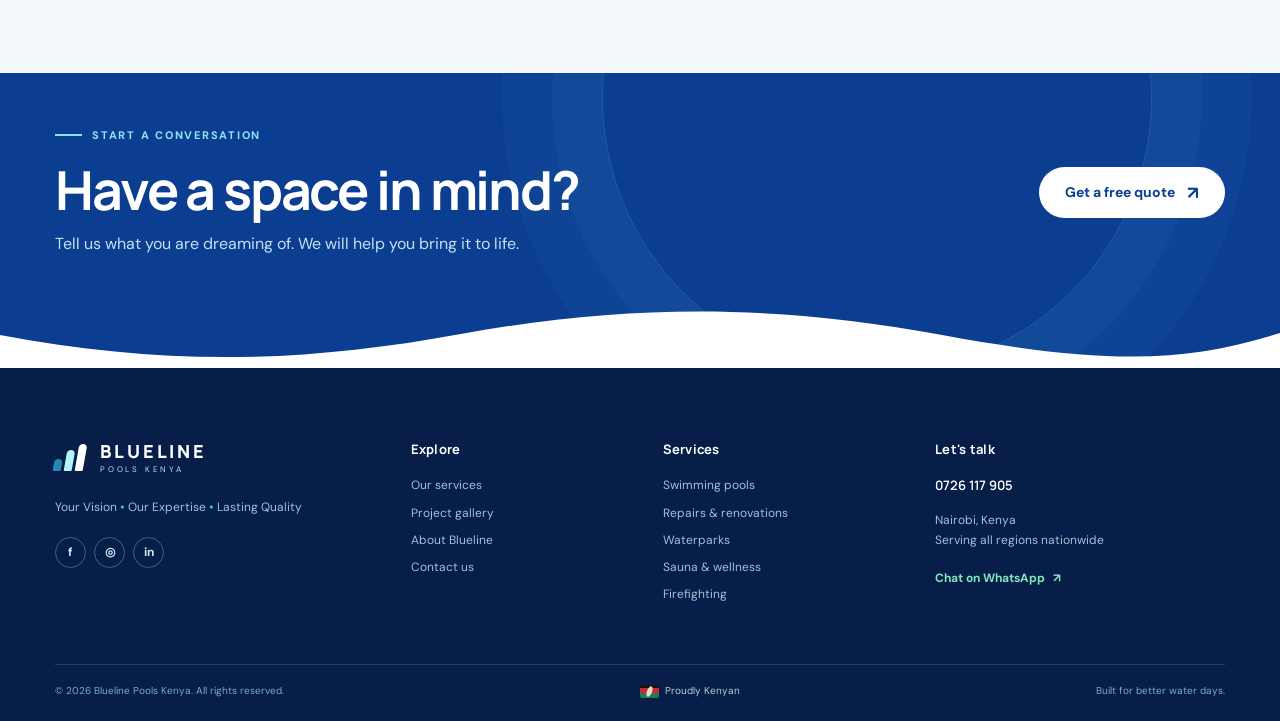
==== commit 51399652: "Reposition homepage hero for commercial and hospitality clients The homepage hero led with "Swimming" ====
--- a/index.html
+++ b/index.html
@@ -39,19 +39,19 @@
   </header>
 
   <main id="main-content">
-    <!-- Hero background: images/pool-hero-family.jpg (happy African family by a pool). -->
+    <!-- Hero background: images/pool-hero-resort.jpg (commercial resort pool at dusk). -->
     <section class="hero hero-home" aria-labelledby="hero-title">
       <div class="hero-backdrop"></div>
       <div class="container hero-content">
         <div class="hero-copy reveal">
-          <p class="eyebrow light"><span></span> Premium swimming pools in Kenya</p>
-          <h1 id="hero-title">Swimming Pools <em>Designed</em> for Family Moments</h1>
-          <p class="hero-intro">From a tranquil backyard pool to a complete commercial waterpark, we turn bold ideas into enduring spaces made for living.</p>
+          <p class="eyebrow light"><span></span> Commercial &amp; residential water solutions</p>
+          <h1 id="hero-title">Swimming Pools &amp; Water Systems, <em>Built to Last</em></h1>
+          <p class="hero-intro">Swimming pools, waterparks, sauna and steam installations, solar water heating and firefighting systems — designed, built, supplied and maintained for hotels, resorts, developers, institutions and private residences across Kenya.</p>
           <div class="hero-actions">
             <a class="button button-primary" href="contact.html#quote-form">Get a Free Quote <span>↗</span></a>
             <a class="button button-ghost" href="services.html">Explore our services <span>→</span></a>
           </div>
-          <div class="hero-proof"><div class="avatar-stack" aria-hidden="true"><span>BP</span><span>✦</span><span>✓</span></div><span><strong>Create. Relax. Enjoy!</strong><br>Quality that lasts.</span></div>
+          <div class="hero-proof"><div class="avatar-stack" aria-hidden="true"><span>BP</span><span>✦</span><span>✓</span></div><span><strong>Design • Build • Supply • Maintain</strong><br>One accountable contractor, from concept to aftercare.</span></div>
         </div>
         <div class="hero-note reveal delay-2" aria-label="Company tagline">
           <span class="note-line"></span>
@@ -91,7 +91,7 @@
           </article>
           <article class="service-card service-waterpark reveal delay-1">
             <div class="service-top"><span class="service-icon"><svg><use href="#icon-waterpark"></use></svg></span><span class="service-number">03</span></div>
-            <div class="service-photo"><img src="https://images.unsplash.com/photo-1560089000-7433a4ebbd64?auto=format&amp;fit=crop&amp;w=1000&amp;q=85" alt="Family waterpark with blue slides" data-placeholder="images/waterpark-service.jpg" loading="lazy"><span class="photo-label">Big moments</span></div>
+            <div class="service-photo"><img src="https://images.unsplash.com/photo-1560089000-7433a4ebbd64?auto=format&amp;fit=crop&amp;w=1000&amp;q=85" alt="Waterpark with blue slides" data-placeholder="images/waterpark-service.jpg" loading="lazy"><span class="photo-label">Big moments</span></div>
             <div class="service-body"><h3>Waterparks</h3><p>High-energy destinations designed for unforgettable days and lasting value.</p><ul class="check-list"><li>Design &amp; construction</li><li>Slides &amp; play structures</li><li>Wave pools</li><li>Maintenance &amp; support</li><li>Turnkey solutions</li></ul><a href="services.html#waterparks" class="card-link" aria-label="Learn more about Waterparks">Discover <span>↗</span></a></div>
           </article>
           <article class="service-card service-sauna reveal delay-2">
@@ -142,9 +142,9 @@
           <div class="heading-aside"><p>A quick look at spaces we have designed and built across Kenya.</p><a class="text-link" href="gallery.html">See the full gallery <span>↗</span></a></div>
         </div>
         <div class="slideshow-viewport reveal" aria-live="polite">
-          <figure class="slide active"><img src="images/pool-hero-family.jpg" alt="Family enjoying their new Blueline pool in Karen, Nairobi" loading="lazy"><figcaption><small>Nairobi · Karen</small><strong>A family pool that brings everyone together</strong></figcaption></figure>
+          <figure class="slide active"><img src="images/pool-hero-family.jpg" alt="Residential swimming pool built by Blueline Pools Kenya in Karen, Nairobi" loading="lazy"><figcaption><small>Nairobi · Karen</small><strong>A residential pool finished to commercial standards</strong></figcaption></figure>
           <figure class="slide"><img src="https://images.unsplash.com/photo-1545324418-cc1a3fa10c00?auto=format&amp;fit=crop&amp;w=1400&amp;q=85" alt="Private residential pool built in Nyali, Mombasa" loading="lazy"><figcaption><small>Mombasa · Nyali</small><strong>A private pool made for golden-hour swims</strong></figcaption></figure>
-          <figure class="slide"><img src="https://images.unsplash.com/photo-1560089000-7433a4ebbd64?auto=format&amp;fit=crop&amp;w=1400&amp;q=85" alt="Family waterpark installed in Kisumu" loading="lazy"><figcaption><small>Kisumu · Milimani</small><strong>Playful water, brilliantly engineered</strong></figcaption></figure>
+          <figure class="slide"><img src="https://images.unsplash.com/photo-1560089000-7433a4ebbd64?auto=format&amp;fit=crop&amp;w=1400&amp;q=85" alt="Waterpark attraction installed in Kisumu" loading="lazy"><figcaption><small>Kisumu · Milimani</small><strong>Waterpark attractions, engineered for throughput</strong></figcaption></figure>
           <figure class="slide"><img src="images/pool-repair.jpg" alt="Pool repair and renovation project in Thika" loading="lazy"><figcaption><small>Thika · Ngoingwa</small><strong>A tired pool brought back to life</strong></figcaption></figure>
           <figure class="slide"><img src="https://images.unsplash.com/photo-1572331165267-854da2b10ccc?auto=format&amp;fit=crop&amp;w=1400&amp;q=85" alt="Swimming pool built in Ruiru" loading="lazy"><figcaption><small>Ruiru · Membley</small><strong>Clean lines and cool water</strong></figcaption></figure>
           <figure class="slide"><img src="https://images.unsplash.com/photo-1600607687920-4e2a09cf159d?auto=format&amp;fit=crop&amp;w=1400&amp;q=85" alt="Infinity pool installed in Nakuru" loading="lazy"><figcaption><small>Nakuru · Milimani</small><strong>Water that belongs to the view</strong></figcaption></figure>
--- a/style.css
+++ b/style.css
@@ -1,7 +1,7 @@
 /* =========================================================
    Blueline Pools Kenya — visual system
    Replace remote image URLs in the HTML with files in /images
-   (for example, images/pool-hero.jpg) when real project photos
+   (for example, images/pool-hero-resort.jpg) when real project photos
    are available. The image cards keep a gradient fallback.
    ========================================================= */
 :root {
@@ -100,13 +100,14 @@
 
 /* Hero */
 .hero { position: relative; min-height: 735px; overflow: hidden; color: white; background: var(--navy); }
-.hero-backdrop { position: absolute; inset: 0; background: linear-gradient(90deg, rgba(2,24,62,.92) 0%, rgba(4,43,97,.62) 43%, rgba(1,23,55,.14) 100%), url('images/pool-hero-family.jpg') center/cover; }
+/* Hero backdrop: commercial resort pool. Swap images/pool-hero-resort.jpg for a real Blueline project photo when available. */
+.hero-backdrop { position: absolute; inset: 0; background: linear-gradient(90deg, rgba(2,24,62,.94) 0%, rgba(4,43,97,.72) 43%, rgba(1,23,55,.2) 100%), url('images/pool-hero-resort.jpg') center/cover; }
 .hero-backdrop::before { position: absolute; inset: 0; content: ''; background: linear-gradient(0deg, rgba(2, 28, 66, .65), transparent 50%); }
 .hero-content { position: relative; z-index: 1; min-height: 700px; display: flex; align-items: center; padding-top: 65px; }
 .hero-copy { width: min(680px, 100%); }
-.hero h1 { max-width: 690px; margin: 0 0 24px; color: white; font-size: clamp(43px, 5.2vw, 73px); letter-spacing: -.06em; }
+.hero h1 { max-width: 640px; margin: 0 0 24px; color: white; font-size: clamp(38px, 4.6vw, 62px); letter-spacing: -.06em; }
 .hero h1 em { color: #86dff0; }
-.hero-intro { max-width: 510px; margin: 0 0 33px; color: #d7e9f8; font-size: 17px; line-height: 1.7; }
+.hero-intro { max-width: 610px; margin: 0 0 33px; color: #d7e9f8; font-size: 17px; line-height: 1.7; }
 .hero-actions { display: flex; flex-wrap: wrap; gap: 12px; }
 .hero-proof { display: flex; align-items: center; gap: 13px; margin-top: 42px; color: #c0d9ed; font-size: 12px; line-height: 1.4; }
 .hero-proof strong { color: white; }
@@ -446,9 +447,9 @@
   .nav-toggle[aria-expanded="true"] span:nth-child(2) { opacity: 0; }
   .nav-toggle[aria-expanded="true"] span:nth-child(3) { transform: translateY(-5.5px) rotate(-45deg); }
   .hero { min-height: 660px; }
-  .hero-backdrop { background-position: 58% center; }
+  .hero-backdrop { background-position: 52% center; }
   .hero-content { min-height: 620px; align-items: center; padding-top: 35px; }
-  .hero h1 { font-size: clamp(39px, 11vw, 58px); }
+  .hero h1 { font-size: clamp(34px, 9.6vw, 56px); }
   .hero-intro { font-size: 15px; }
   .hero-actions { flex-direction: column; align-items: flex-start; }
   .hero-actions .button { min-width: 205px; }
